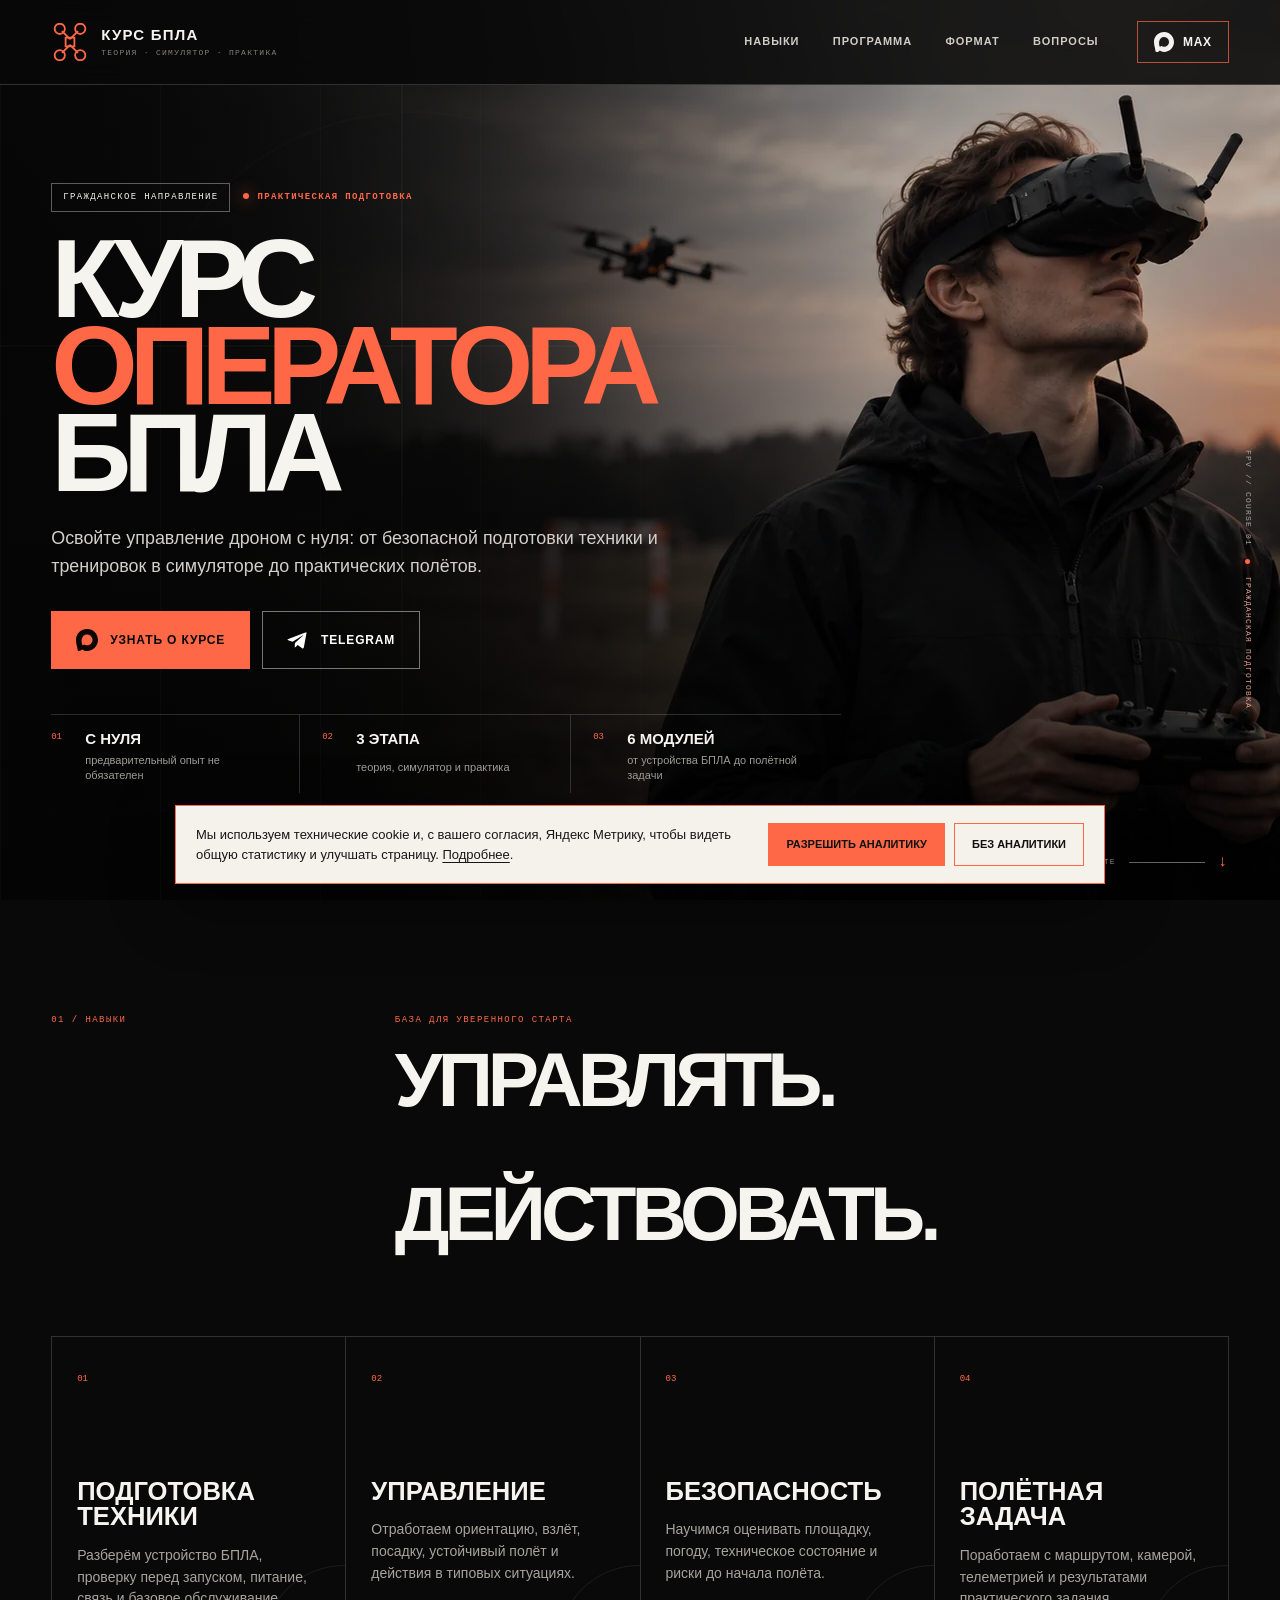
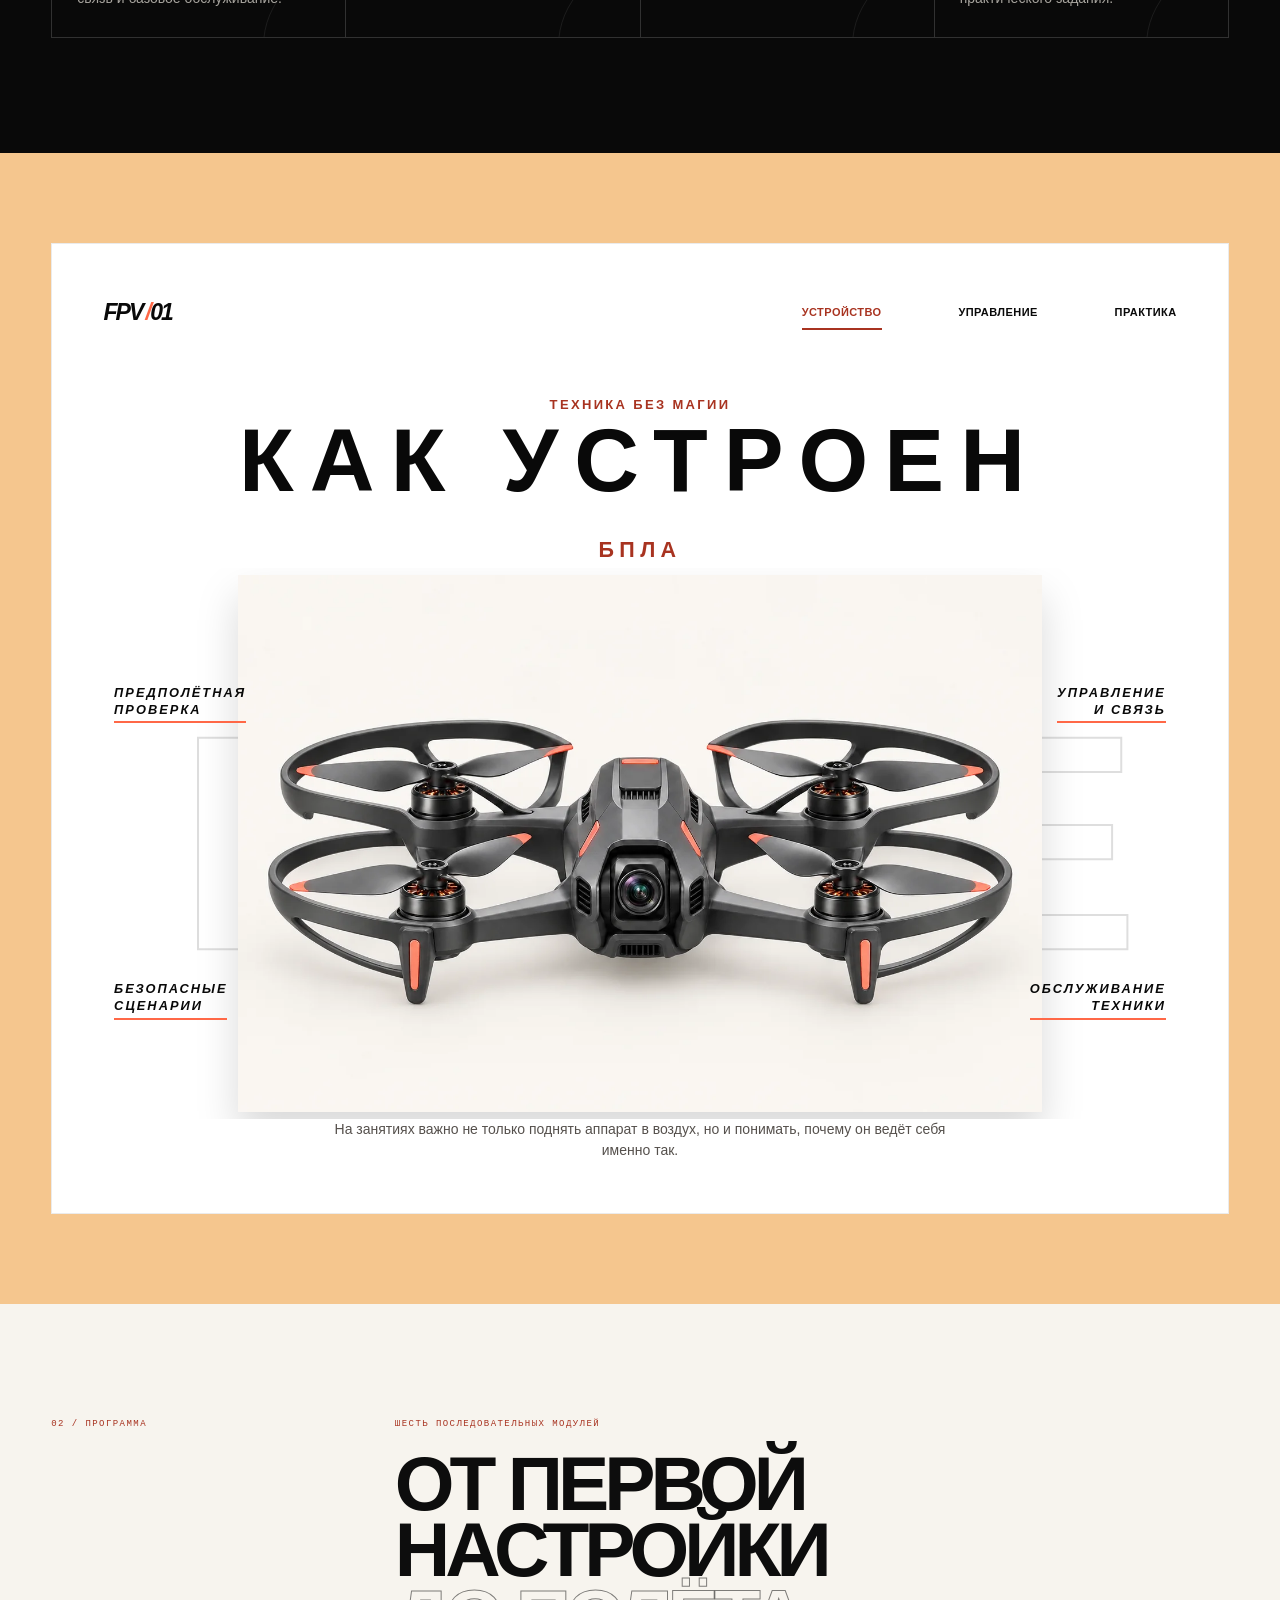
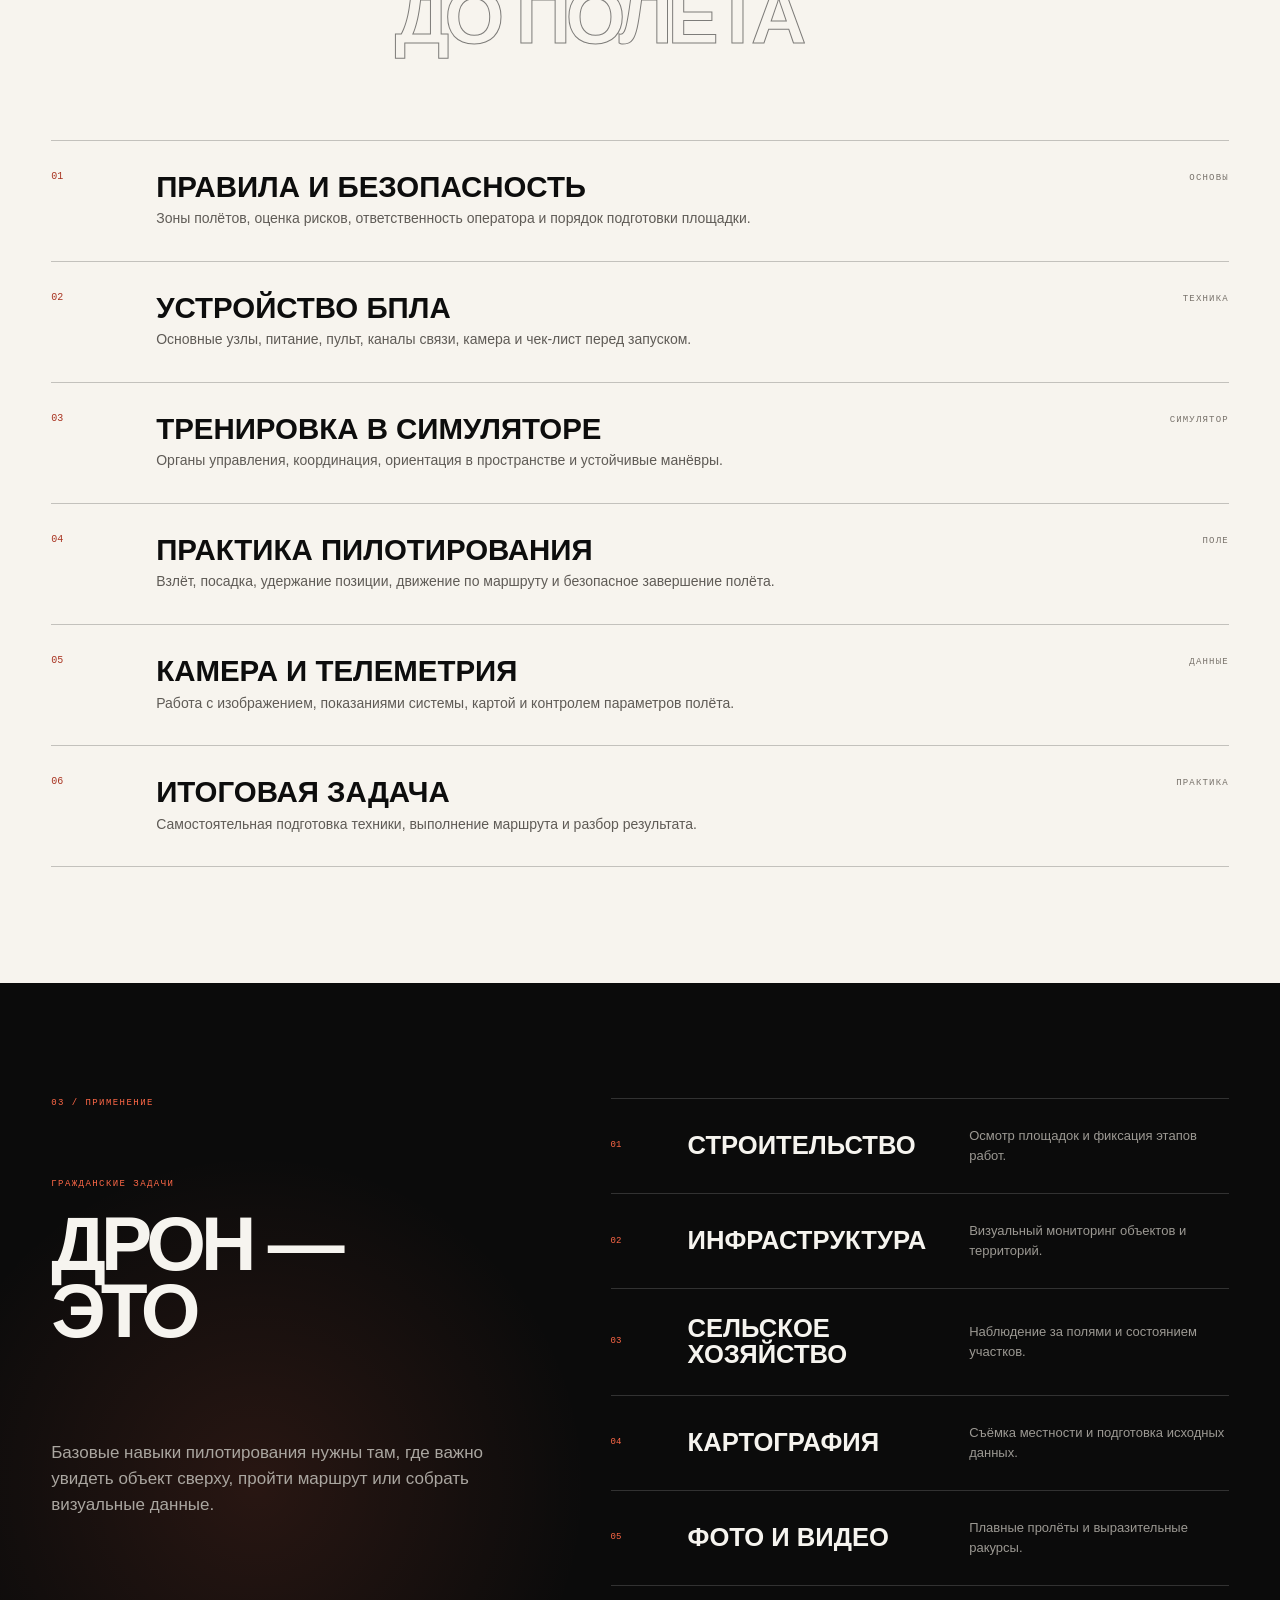
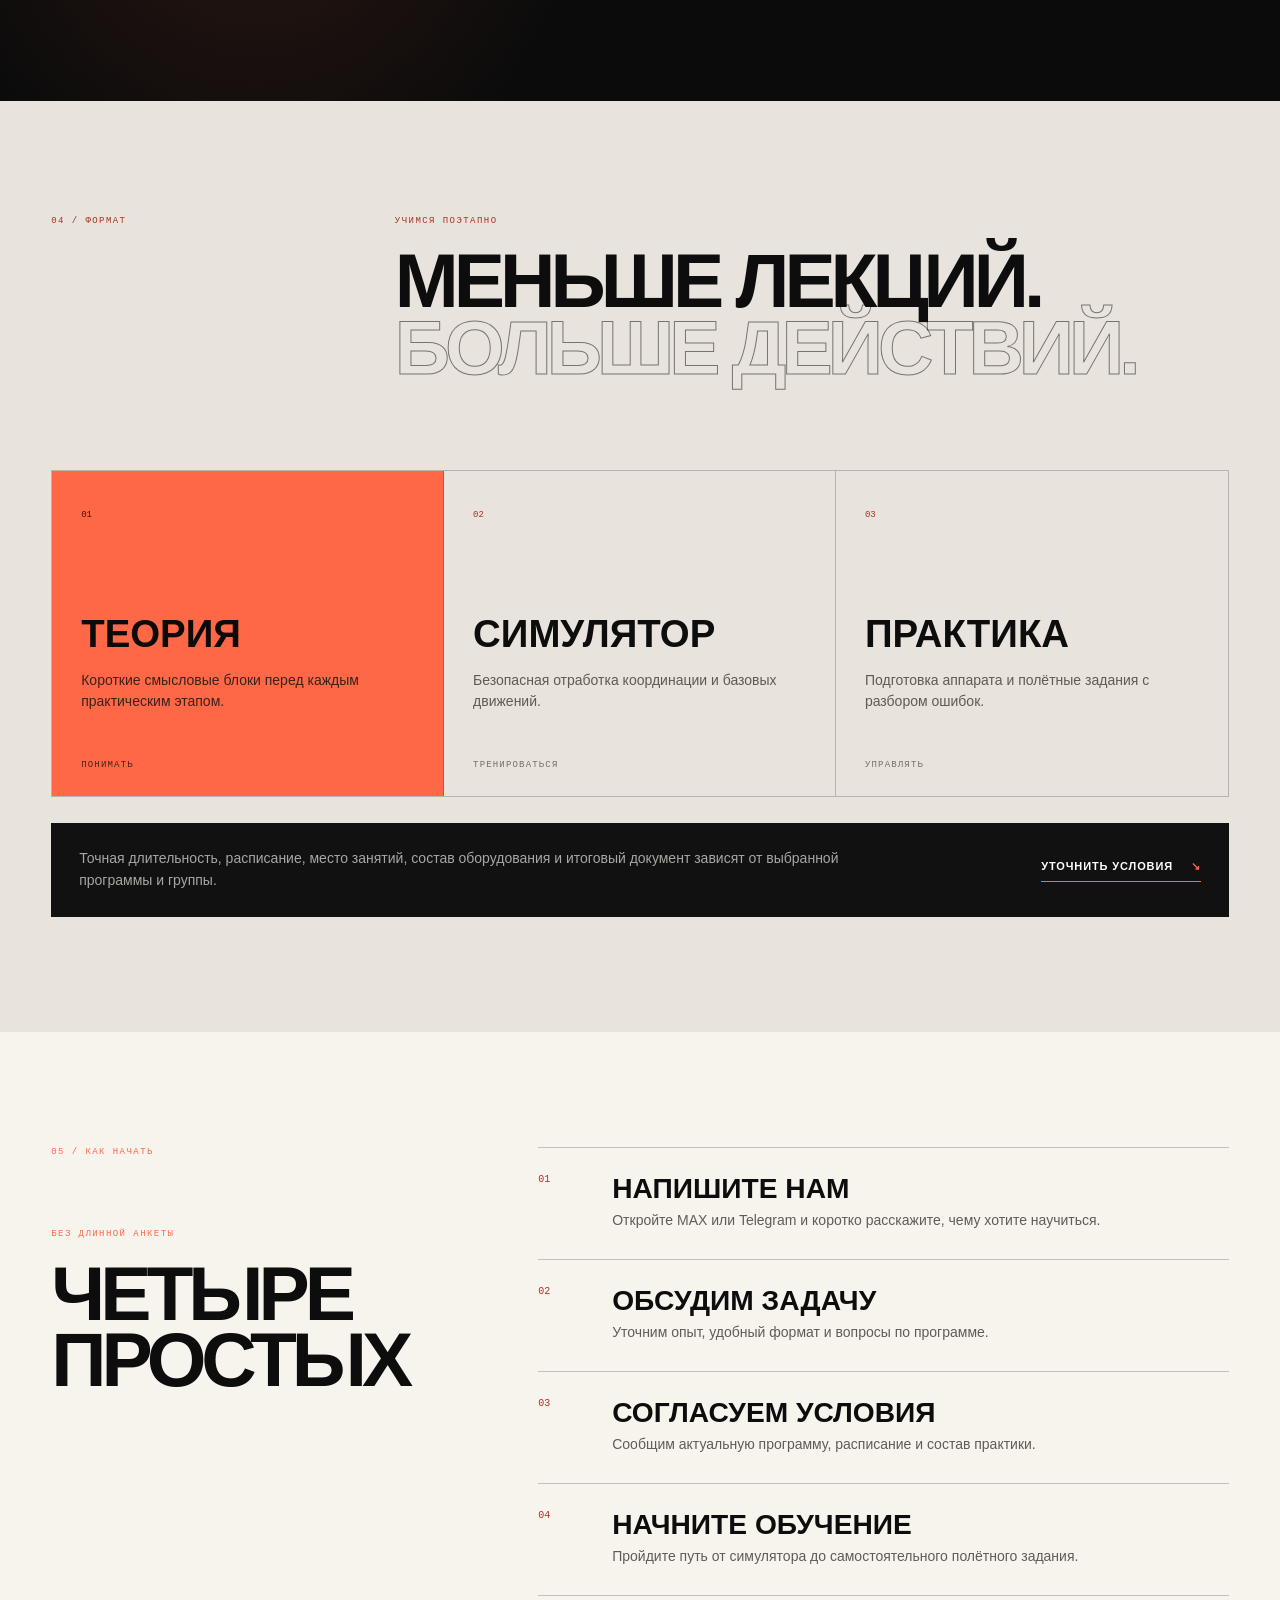
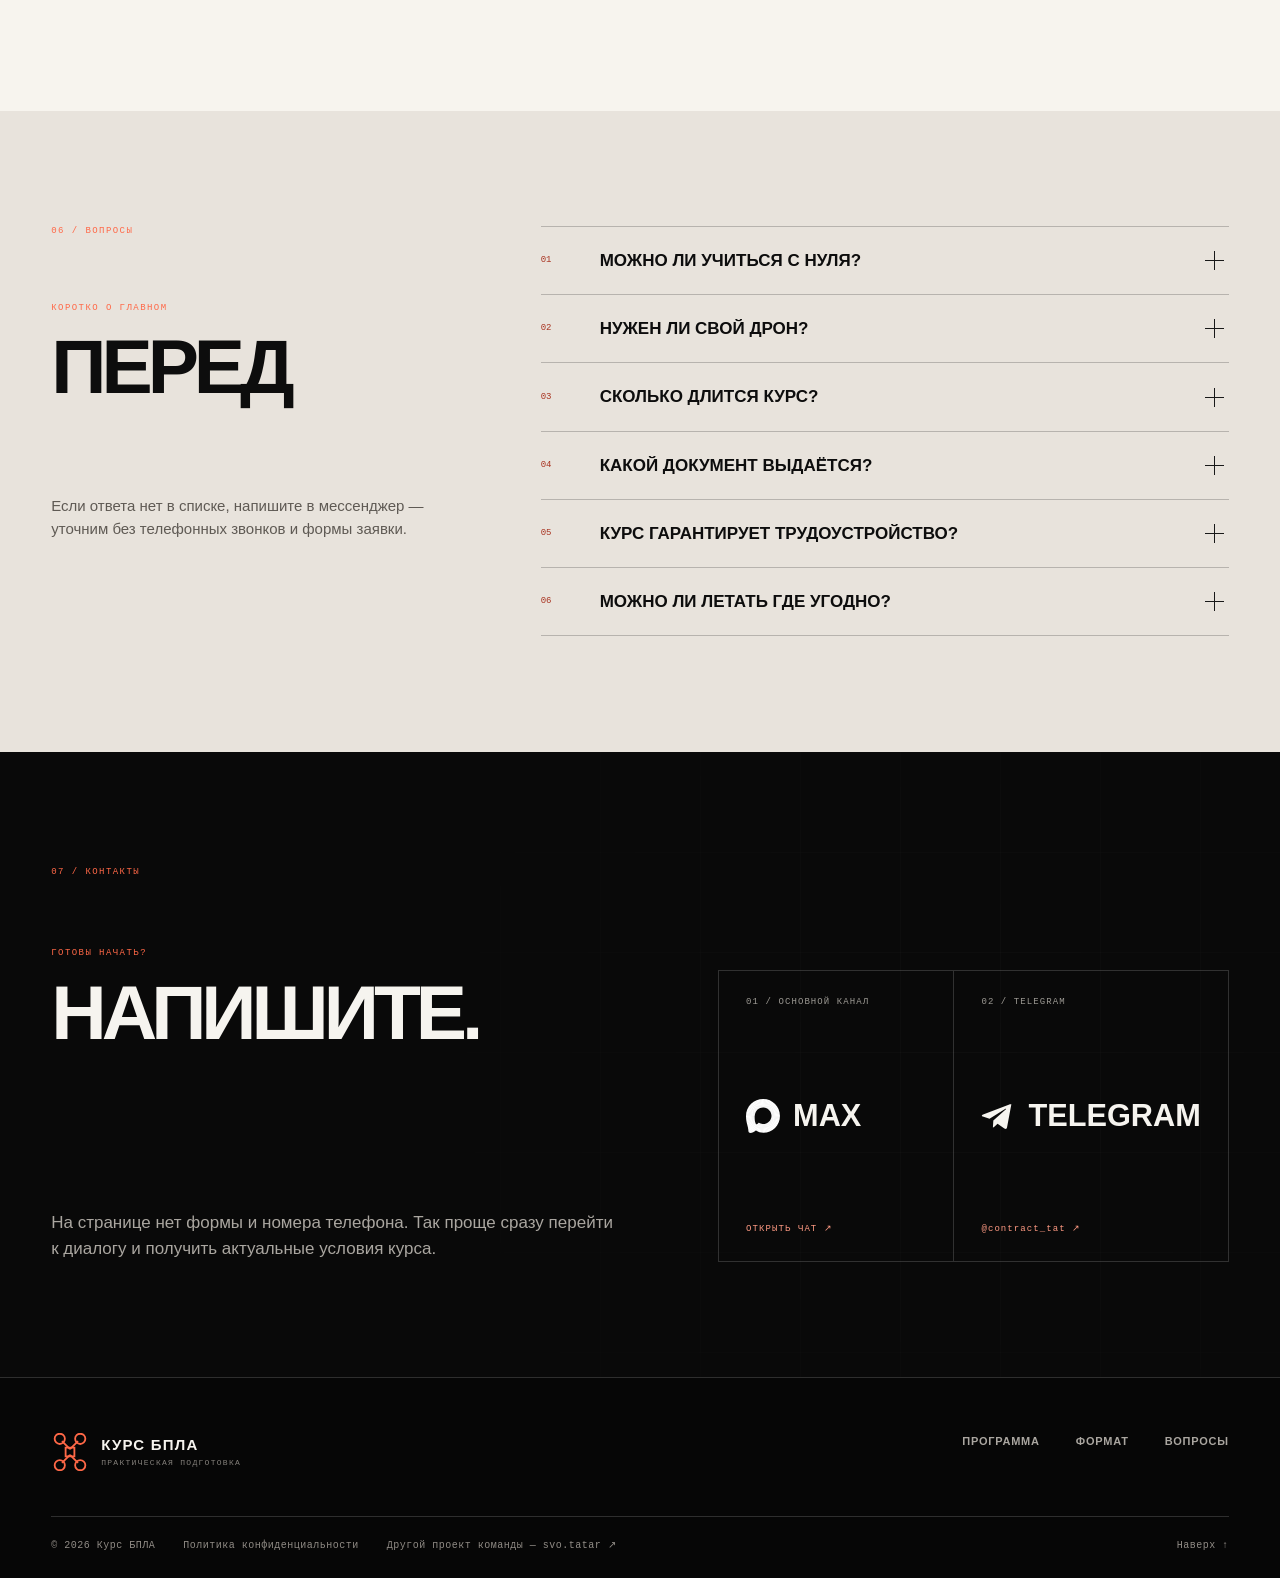
==== index.html @ a51a49b6 "Add civilian UAV operator course landing page" ====
<!doctype html>
<html lang="ru">
<head>
  <meta charset="utf-8">
  <meta name="viewport" content="width=device-width,initial-scale=1,viewport-fit=cover">
  <title>Курс оператора БПЛА — обучение управлению дронами</title>
  <meta name="description" content="Практический курс для начинающих операторов БПЛА: основы безопасных полётов, симулятор, подготовка техники и практические занятия.">
  <meta name="robots" content="noindex,nofollow">
  <meta name="theme-color" content="#090909">
  <link rel="canonical" href="https://svo.tatar/kurs-bpla/">
  <link rel="icon" href="assets/course-mark.svg" type="image/svg+xml">
  <link rel="manifest" href="site.webmanifest">
  <link rel="preload" href="assets/hero-course.webp" as="image" type="image/webp" media="(min-width: 761px)">
  <link rel="preload" href="assets/hero-course-mobile.webp" as="image" type="image/webp" media="(max-width: 760px)">
  <meta property="og:type" content="website">
  <meta property="og:locale" content="ru_RU">
  <meta property="og:title" content="Курс оператора БПЛА">
  <meta property="og:description" content="Теория, симулятор и практика для уверенного старта в управлении гражданскими БПЛА.">
  <meta property="og:url" content="https://svo.tatar/kurs-bpla/">
  <meta property="og:image" content="https://svo.tatar/kurs-bpla/assets/course-og.webp">
  <link rel="stylesheet" href="course.css">
  <script src="course.js" defer></script>
</head>
<body>
  <a class="skip-link" href="#content">Перейти к содержанию</a>

  <header class="site-header" data-header>
    <div class="header-inner shell">
      <a class="brand" href="#top" aria-label="Курс БПЛА — наверх">
        <svg class="brand-mark" viewBox="0 0 52 52" aria-hidden="true">
          <path d="M26 22 15 11m11 11 11-11M26 30 15 41m11-11 11 11"/>
          <circle cx="12" cy="8" r="7"/><circle cx="40" cy="8" r="7"/>
          <circle cx="12" cy="44" r="7"/><circle cx="40" cy="44" r="7"/>
          <path d="M20 20h12v12H20z"/>
        </svg>
        <span><strong>КУРС БПЛА</strong><small>ТЕОРИЯ · СИМУЛЯТОР · ПРАКТИКА</small></span>
      </a>

      <nav class="desktop-nav" aria-label="Основная навигация">
        <a href="#skills">Навыки</a>
        <a href="#program">Программа</a>
        <a href="#format">Формат</a>
        <a href="#faq">Вопросы</a>
      </nav>

      <a class="header-contact messenger" href="https://max.ru/u/f9LHodD0cOJzSvKBxuQrFqN4LVrrlp5cW7s5kZQpciR3ggk28QcXMM4P8LQ" target="_blank" rel="noopener noreferrer" data-goal="course_max_click" aria-label="Написать в MAX">
        <img src="assets/max-white.svg" width="20" height="20" alt="">
        <span>MAX</span>
      </a>

      <button class="menu-button" type="button" aria-expanded="false" aria-controls="mobile-menu" aria-label="Открыть меню">
        <span></span><span></span>
      </button>
    </div>

    <nav class="mobile-menu" id="mobile-menu" aria-label="Мобильная навигация" hidden>
      <a href="#skills"><span>01</span>Навыки</a>
      <a href="#program"><span>02</span>Программа</a>
      <a href="#format"><span>03</span>Формат</a>
      <a href="#faq"><span>04</span>Вопросы</a>
      <div class="mobile-menu-contacts">
        <a class="button button-coral messenger" href="https://max.ru/u/f9LHodD0cOJzSvKBxuQrFqN4LVrrlp5cW7s5kZQpciR3ggk28QcXMM4P8LQ" target="_blank" rel="noopener noreferrer" data-goal="course_max_click">
          <img src="assets/max-dark.svg" width="22" height="22" alt="">Написать в MAX
        </a>
        <a class="button button-line messenger" href="https://t.me/contract_tat" target="_blank" rel="noopener noreferrer" data-goal="course_telegram_click">
          <svg viewBox="0 0 24 24" aria-hidden="true"><path d="M21.5 3.4 18.4 20c-.2 1.2-.9 1.5-1.9.9l-4.8-3.5-2.3 2.2c-.3.3-.5.5-1 .5l.3-4.9 8.9-8c.4-.3-.1-.5-.6-.2L6 13.9l-4.7-1.5c-1-.3-1-1 .2-1.5L20 3.8c.9-.3 1.7.2 1.5-.4Z"/></svg>
          Написать в Telegram
        </a>
      </div>
    </nav>
  </header>

  <main id="content">
    <section class="hero" id="top" aria-labelledby="hero-title">
      <div class="hero-photo" aria-hidden="true"></div>
      <div class="hero-grid" aria-hidden="true"></div>
      <div class="hero-content shell">
        <p class="overline"><span>ГРАЖДАНСКОЕ НАПРАВЛЕНИЕ</span><b>ПРАКТИЧЕСКАЯ ПОДГОТОВКА</b></p>
        <h1 id="hero-title">КУРС<br><em>ОПЕРАТОРА</em><br>БПЛА</h1>
        <p class="hero-lead">Освойте управление дроном с нуля: от безопасной подготовки техники и тренировок в симуляторе до практических полётов.</p>
        <div class="hero-actions">
          <a class="button button-coral messenger" href="https://max.ru/u/f9LHodD0cOJzSvKBxuQrFqN4LVrrlp5cW7s5kZQpciR3ggk28QcXMM4P8LQ" target="_blank" rel="noopener noreferrer" data-goal="course_max_click">
            <img src="assets/max-dark.svg" width="22" height="22" alt="">Узнать о курсе
          </a>
          <a class="button button-line messenger" href="https://t.me/contract_tat" target="_blank" rel="noopener noreferrer" data-goal="course_telegram_click">
            <svg viewBox="0 0 24 24" aria-hidden="true"><path d="M21.5 3.4 18.4 20c-.2 1.2-.9 1.5-1.9.9l-4.8-3.5-2.3 2.2c-.3.3-.5.5-1 .5l.3-4.9 8.9-8c.4-.3-.1-.5-.6-.2L6 13.9l-4.7-1.5c-1-.3-1-1 .2-1.5L20 3.8c.9-.3 1.7.2 1.5-.4Z"/></svg>
            Telegram
          </a>
        </div>
        <ul class="hero-facts" aria-label="Коротко о курсе">
          <li><span>01</span><strong>С нуля</strong><small>предварительный опыт не обязателен</small></li>
          <li><span>02</span><strong>3 этапа</strong><small>теория, симулятор и практика</small></li>
          <li><span>03</span><strong>6 модулей</strong><small>от устройства БПЛА до полётной задачи</small></li>
        </ul>
      </div>
      <div class="hero-side" aria-hidden="true"><span>FPV // COURSE 01</span><i></i><b>ГРАЖДАНСКАЯ ПОДГОТОВКА</b></div>
      <a class="scroll-cue" href="#skills"><span>ЛИСТАЙТЕ</span><i></i><b>↓</b></a>
    </section>

    <section class="intro section-dark" id="skills" aria-labelledby="skills-title">
      <div class="shell">
        <div class="section-head">
          <span class="section-number">01 / НАВЫКИ</span>
          <div>
            <p class="eyebrow">БАЗА ДЛЯ УВЕРЕННОГО СТАРТА</p>
            <h2 id="skills-title">УПРАВЛЯТЬ.<br><em>ПОНИМАТЬ.</em><br>ДЕЙСТВОВАТЬ.</h2>
          </div>
        </div>

        <div class="skills-grid">
          <article>
            <span>01</span>
            <h3>Подготовка техники</h3>
            <p>Разберём устройство БПЛА, проверку перед запуском, питание, связь и базовое обслуживание.</p>
          </article>
          <article>
            <span>02</span>
            <h3>Управление</h3>
            <p>Отработаем ориентацию, взлёт, посадку, устойчивый полёт и действия в типовых ситуациях.</p>
          </article>
          <article>
            <span>03</span>
            <h3>Безопасность</h3>
            <p>Научимся оценивать площадку, погоду, техническое состояние и риски до начала полёта.</p>
          </article>
          <article>
            <span>04</span>
            <h3>Полётная задача</h3>
            <p>Поработаем с маршрутом, камерой, телеметрией и результатами практического задания.</p>
          </article>
        </div>
      </div>
    </section>

    <section class="drone-spec" aria-labelledby="spec-title">
      <div class="spec-frame">
        <header class="spec-nav" aria-label="Разделы подготовки">
          <span class="spec-logo">FPV<span>/</span>01</span>
          <span class="active">УСТРОЙСТВО</span>
          <span>УПРАВЛЕНИЕ</span>
          <span>ПРАКТИКА</span>
        </header>
        <div class="spec-title">
          <span>ТЕХНИКА БЕЗ МАГИИ</span>
          <h2 id="spec-title">КАК УСТРОЕН<br><b>БПЛА</b></h2>
        </div>
        <div class="spec-canvas">
          <span class="outline-word" aria-hidden="true">DRONE</span>
          <img src="assets/course-drone.webp" width="1400" height="933" alt="Учебный квадрокоптер с защитой винтов" loading="lazy" decoding="async">
          <p class="callout callout-a">ПРЕДПОЛЁТНАЯ<br>ПРОВЕРКА</p>
          <p class="callout callout-b">УПРАВЛЕНИЕ<br>И СВЯЗЬ</p>
          <p class="callout callout-c">БЕЗОПАСНЫЕ<br>СЦЕНАРИИ</p>
          <p class="callout callout-d">ОБСЛУЖИВАНИЕ<br>ТЕХНИКИ</p>
        </div>
        <p class="spec-note">На занятиях важно не только поднять аппарат в воздух, но и понимать, почему он ведёт себя именно так.</p>
      </div>
    </section>

    <section class="program section-light" id="program" aria-labelledby="program-title">
      <div class="shell">
        <div class="section-head dark-head">
          <span class="section-number">02 / ПРОГРАММА</span>
          <div>
            <p class="eyebrow">ШЕСТЬ ПОСЛЕДОВАТЕЛЬНЫХ МОДУЛЕЙ</p>
            <h2 id="program-title">ОТ ПЕРВОЙ<br>НАСТРОЙКИ<br><em>ДО ПОЛЁТА</em></h2>
          </div>
        </div>
        <ol class="program-list">
          <li>
            <span>01</span>
            <div><h3>Правила и безопасность</h3><p>Зоны полётов, оценка рисков, ответственность оператора и порядок подготовки площадки.</p></div>
            <b>ОСНОВЫ</b>
          </li>
          <li>
            <span>02</span>
            <div><h3>Устройство БПЛА</h3><p>Основные узлы, питание, пульт, каналы связи, камера и чек-лист перед запуском.</p></div>
            <b>ТЕХНИКА</b>
          </li>
          <li>
            <span>03</span>
            <div><h3>Тренировка в симуляторе</h3><p>Органы управления, координация, ориентация в пространстве и устойчивые манёвры.</p></div>
            <b>СИМУЛЯТОР</b>
          </li>
          <li>
            <span>04</span>
            <div><h3>Практика пилотирования</h3><p>Взлёт, посадка, удержание позиции, движение по маршруту и безопасное завершение полёта.</p></div>
            <b>ПОЛЕ</b>
          </li>
          <li>
            <span>05</span>
            <div><h3>Камера и телеметрия</h3><p>Работа с изображением, показаниями системы, картой и контролем параметров полёта.</p></div>
            <b>ДАННЫЕ</b>
          </li>
          <li>
            <span>06</span>
            <div><h3>Итоговая задача</h3><p>Самостоятельная подготовка техники, выполнение маршрута и разбор результата.</p></div>
            <b>ПРАКТИКА</b>
          </li>
        </ol>
      </div>
    </section>

    <section class="use-cases section-dark" aria-labelledby="use-title">
      <div class="shell">
        <div class="use-grid">
          <div class="use-copy">
            <span class="section-number">03 / ПРИМЕНЕНИЕ</span>
            <p class="eyebrow">ГРАЖДАНСКИЕ ЗАДАЧИ</p>
            <h2 id="use-title">ДРОН —<br>ЭТО <em>ИНСТРУМЕНТ</em></h2>
            <p>Базовые навыки пилотирования нужны там, где важно увидеть объект сверху, пройти маршрут или собрать визуальные данные.</p>
          </div>
          <div class="use-list">
            <article><span>01</span><h3>Строительство</h3><p>Осмотр площадок и фиксация этапов работ.</p></article>
            <article><span>02</span><h3>Инфраструктура</h3><p>Визуальный мониторинг объектов и территорий.</p></article>
            <article><span>03</span><h3>Сельское хозяйство</h3><p>Наблюдение за полями и состоянием участков.</p></article>
            <article><span>04</span><h3>Картография</h3><p>Съёмка местности и подготовка исходных данных.</p></article>
            <article><span>05</span><h3>Фото и видео</h3><p>Плавные пролёты и выразительные ракурсы.</p></article>
          </div>
        </div>
      </div>
    </section>

    <section class="format section-warm" id="format" aria-labelledby="format-title">
      <div class="shell">
        <div class="section-head dark-head">
          <span class="section-number">04 / ФОРМАТ</span>
          <div>
            <p class="eyebrow">УЧИМСЯ ПОЭТАПНО</p>
            <h2 id="format-title">МЕНЬШЕ ЛЕКЦИЙ.<br><em>БОЛЬШЕ ДЕЙСТВИЙ.</em></h2>
          </div>
        </div>
        <div class="format-grid">
          <article class="format-card featured"><span>01</span><h3>Теория</h3><p>Короткие смысловые блоки перед каждым практическим этапом.</p><b>ПОНИМАТЬ</b></article>
          <article class="format-card"><span>02</span><h3>Симулятор</h3><p>Безопасная отработка координации и базовых движений.</p><b>ТРЕНИРОВАТЬСЯ</b></article>
          <article class="format-card"><span>03</span><h3>Практика</h3><p>Подготовка аппарата и полётные задания с разбором ошибок.</p><b>УПРАВЛЯТЬ</b></article>
        </div>
        <div class="format-note">
          <p>Точная длительность, расписание, место занятий, состав оборудования и итоговый документ зависят от выбранной программы и группы.</p>
          <a href="#contacts">Уточнить условия <span>↘</span></a>
        </div>
      </div>
    </section>

    <section class="path section-light" aria-labelledby="path-title">
      <div class="shell">
        <div class="path-grid">
          <div>
            <span class="section-number">05 / КАК НАЧАТЬ</span>
            <p class="eyebrow">БЕЗ ДЛИННОЙ АНКЕТЫ</p>
            <h2 id="path-title">ЧЕТЫРЕ<br>ПРОСТЫХ<br><em>ШАГА</em></h2>
          </div>
          <ol class="path-list">
            <li><span>01</span><div><h3>Напишите нам</h3><p>Откройте MAX или Telegram и коротко расскажите, чему хотите научиться.</p></div></li>
            <li><span>02</span><div><h3>Обсудим задачу</h3><p>Уточним опыт, удобный формат и вопросы по программе.</p></div></li>
            <li><span>03</span><div><h3>Согласуем условия</h3><p>Сообщим актуальную программу, расписание и состав практики.</p></div></li>
            <li><span>04</span><div><h3>Начните обучение</h3><p>Пройдите путь от симулятора до самостоятельного полётного задания.</p></div></li>
          </ol>
        </div>
      </div>
    </section>

    <section class="faq section-warm" id="faq" aria-labelledby="faq-title">
      <div class="shell faq-grid">
        <div class="faq-intro">
          <span class="section-number">06 / ВОПРОСЫ</span>
          <p class="eyebrow">КОРОТКО О ГЛАВНОМ</p>
          <h2 id="faq-title">ПЕРЕД<br><em>СТАРТОМ</em></h2>
          <p>Если ответа нет в списке, напишите в мессенджер — уточним без телефонных звонков и формы заявки.</p>
        </div>
        <div class="faq-list">
          <details>
            <summary><span>01</span><b>Можно ли учиться с нуля?</b><i></i></summary>
            <p>Да. Программа начинается с устройства БПЛА, безопасности и базовых движений в симуляторе.</p>
          </details>
          <details>
            <summary><span>02</span><b>Нужен ли свой дрон?</b><i></i></summary>
            <p>Это зависит от конкретной группы и формата практики. Состав оборудования подтвердим до начала обучения.</p>
          </details>
          <details>
            <summary><span>03</span><b>Сколько длится курс?</b><i></i></summary>
            <p>Длительность и расписание зависят от выбранной программы. Напишите нам, чтобы получить актуальные условия набора.</p>
          </details>
          <details>
            <summary><span>04</span><b>Какой документ выдаётся?</b><i></i></summary>
            <p>Точное наименование документа фиксируется в условиях выбранной программы. Мы сообщим его до оформления обучения.</p>
          </details>
          <details>
            <summary><span>05</span><b>Курс гарантирует трудоустройство?</b><i></i></summary>
            <p>Нет. Обучение формирует практические навыки, но не является гарантией трудоустройства или определённого дохода.</p>
          </details>
          <details>
            <summary><span>06</span><b>Можно ли летать где угодно?</b><i></i></summary>
            <p>Нет. Для гражданских полётов действуют требования к учёту БПЛА и использованию воздушного пространства. Этому посвящён отдельный блок программы; актуальные справочные материалы публикует <a href="https://special.favt.gov.ru/dejatelnost-letnaya-eksplutacia-pooryadok-ucheta-bgvs30kg/" target="_blank" rel="noopener noreferrer">Росавиация</a>.</p>
          </details>
        </div>
      </div>
    </section>

    <section class="contacts section-dark" id="contacts" aria-labelledby="contacts-title">
      <div class="contacts-grid-bg" aria-hidden="true"></div>
      <div class="shell contacts-layout">
        <div>
          <span class="section-number">07 / КОНТАКТЫ</span>
          <p class="eyebrow">ГОТОВЫ НАЧАТЬ?</p>
          <h2 id="contacts-title">НАПИШИТЕ.<br><em>ОТВЕТИМ В МЕССЕНДЖЕРЕ.</em></h2>
          <p class="contacts-lead">На странице нет формы и номера телефона. Так проще сразу перейти к диалогу и получить актуальные условия курса.</p>
        </div>
        <div class="contact-buttons">
          <a class="contact-card messenger" href="https://max.ru/u/f9LHodD0cOJzSvKBxuQrFqN4LVrrlp5cW7s5kZQpciR3ggk28QcXMM4P8LQ" target="_blank" rel="noopener noreferrer" data-goal="course_max_click">
            <span>01 / ОСНОВНОЙ КАНАЛ</span>
            <strong><img src="assets/max-white.svg" width="34" height="34" alt="">MAX</strong>
            <b>ОТКРЫТЬ ЧАТ ↗</b>
          </a>
          <a class="contact-card messenger" href="https://t.me/contract_tat" target="_blank" rel="noopener noreferrer" data-goal="course_telegram_click">
            <span>02 / TELEGRAM</span>
            <strong><svg viewBox="0 0 24 24" aria-hidden="true"><path d="M21.5 3.4 18.4 20c-.2 1.2-.9 1.5-1.9.9l-4.8-3.5-2.3 2.2c-.3.3-.5.5-1 .5l.3-4.9 8.9-8c.4-.3-.1-.5-.6-.2L6 13.9l-4.7-1.5c-1-.3-1-1 .2-1.5L20 3.8c.9-.3 1.7.2 1.5-.4Z"/></svg>TELEGRAM</strong>
            <b>@contract_tat ↗</b>
          </a>
        </div>
      </div>
    </section>
  </main>

  <footer class="site-footer">
    <div class="shell footer-top">
      <a class="brand footer-brand" href="#top">
        <svg class="brand-mark" viewBox="0 0 52 52" aria-hidden="true">
          <path d="M26 22 15 11m11 11 11-11M26 30 15 41m11-11 11 11"/><circle cx="12" cy="8" r="7"/><circle cx="40" cy="8" r="7"/><circle cx="12" cy="44" r="7"/><circle cx="40" cy="44" r="7"/><path d="M20 20h12v12H20z"/>
        </svg>
        <span><strong>КУРС БПЛА</strong><small>ПРАКТИЧЕСКАЯ ПОДГОТОВКА</small></span>
      </a>
      <nav aria-label="Навигация в подвале"><a href="#program">Программа</a><a href="#format">Формат</a><a href="#faq">Вопросы</a></nav>
    </div>
    <div class="shell footer-bottom">
      <span>© 2026 Курс БПЛА</span>
      <a href="privacy.html">Политика конфиденциальности</a>
      <a href="https://svo.tatar/" target="_blank" rel="noopener noreferrer">Другой проект команды — svo.tatar ↗</a>
      <a href="#top">Наверх ↑</a>
    </div>
  </footer>

  <aside class="cookie-notice" role="region" aria-label="Уведомление о cookie" hidden>
    <p>Мы используем технические cookie и, с вашего согласия, Яндекс Метрику, чтобы видеть общую статистику и улучшать страницу. <a href="privacy.html">Подробнее</a>.</p>
    <div class="cookie-actions">
      <button type="button" data-cookie-accept>Разрешить аналитику</button>
      <button type="button" class="cookie-decline" data-cookie-decline>Без аналитики</button>
    </div>
  </aside>
</body>
</html>
---- course.css ----
:root{
  --black:#090909;
  --black-2:#101010;
  --ink:#f6f4ef;
  --muted:#a7a49e;
  --warm:#e8e3dc;
  --paper:#f7f4ee;
  --coral:#ff6847;
  --coral-dark:#a83320;
  --line:rgba(255,255,255,.16);
  --dark-line:rgba(10,10,10,.22);
  --shell:1320px;
  --pad:clamp(20px,4vw,64px);
  --display:Arial,"Helvetica Neue",sans-serif;
  --mono:"Cascadia Mono","SFMono-Regular",Consolas,monospace;
}

*{box-sizing:border-box}
html{scroll-behavior:smooth;scroll-padding-top:88px}
body{margin:0;background:var(--black);color:var(--ink);font-family:var(--display);font-size:16px;line-height:1.55;overflow-x:hidden}
body.menu-open{overflow:hidden}
a{color:inherit;text-decoration:none}
img{display:block;max-width:100%}
button{font:inherit}
h1,h2,h3,p{margin-top:0}
.shell{width:min(var(--shell),calc(100% - var(--pad)*2));margin-inline:auto}
.skip-link{position:fixed;left:14px;top:-70px;z-index:1000;background:#fff;color:#000;padding:12px 16px;font-weight:800}
.skip-link:focus{top:14px}
[hidden]{display:none!important}
:focus-visible{outline:2px solid var(--coral);outline-offset:4px}

.site-header{position:fixed;z-index:40;left:0;right:0;top:0;background:rgba(9,9,9,.88);border-bottom:1px solid var(--line);backdrop-filter:blur(14px);transition:background .25s,transform .25s}
.header-inner{height:84px;display:flex;align-items:center;gap:clamp(20px,3vw,44px)}
.brand{display:flex;align-items:center;gap:12px;flex:0 0 auto;min-width:max-content}
.brand-mark{width:38px;height:38px;stroke:var(--coral);fill:none;stroke-width:2.5}
.brand-mark circle{fill:none}
.brand strong{display:block;font-size:15px;line-height:1;font-weight:900;letter-spacing:.08em}
.brand small{display:block;margin-top:7px;color:#85817c;font:8px/1 var(--mono);letter-spacing:.16em;white-space:nowrap}
.desktop-nav{display:flex;align-items:center;gap:clamp(18px,2.6vw,38px);margin-left:auto}
.desktop-nav a{position:relative;color:#d0cdc7;font-size:11px;font-weight:800;letter-spacing:.09em;text-transform:uppercase}
.desktop-nav a:after{content:"";position:absolute;left:0;right:100%;bottom:-10px;height:2px;background:var(--coral);transition:right .2s}
.desktop-nav a:hover:after,.desktop-nav a:focus-visible:after{right:0}
.header-contact{min-height:42px;padding:0 16px;border:1px solid rgba(255,104,71,.7);display:flex;align-items:center;gap:9px;font-size:12px;font-weight:900;letter-spacing:.06em}
.header-contact img{width:20px;height:20px;object-fit:contain}
.header-contact:hover{background:var(--coral);color:#0a0a0a}
.menu-button{display:none;margin-left:auto;width:46px;height:46px;border:0;background:transparent;color:#fff;padding:10px;cursor:pointer}
.menu-button span{display:block;width:27px;height:2px;background:currentColor;margin:7px auto;transition:transform .2s}
.menu-button[aria-expanded=true] span:first-child{transform:translateY(4.5px) rotate(45deg)}
.menu-button[aria-expanded=true] span:last-child{transform:translateY(-4.5px) rotate(-45deg)}
.mobile-menu{position:fixed;z-index:38;inset:85px 0 0;background:#0a0a0a;padding:24px var(--pad) max(30px,env(safe-area-inset-bottom));overflow:auto}
.mobile-menu>a{display:grid;grid-template-columns:42px 1fr;align-items:center;padding:19px 0;border-bottom:1px solid var(--line);font-size:clamp(24px,7vw,38px);font-weight:900;line-height:1;text-transform:uppercase}
.mobile-menu>a span{color:var(--coral);font:10px/1 var(--mono)}
.mobile-menu-contacts{display:grid;gap:10px;margin-top:28px}

.hero{position:relative;min-height:800px;height:100svh;display:flex;align-items:center;overflow:hidden;background:#0a0a0a}
.hero-photo{position:absolute;inset:0;background-image:url("assets/hero-course.webp");background-size:cover;background-position:center}
.hero:after{content:"";position:absolute;inset:0;background:linear-gradient(90deg,rgba(5,5,5,.82) 0%,rgba(5,5,5,.48) 42%,rgba(5,5,5,.08) 72%),linear-gradient(180deg,rgba(0,0,0,.2) 40%,rgba(0,0,0,.86) 100%);pointer-events:none}
.hero-grid{position:absolute;z-index:1;inset:84px 0 0;opacity:.17;background-image:linear-gradient(rgba(255,255,255,.16) 1px,transparent 1px),linear-gradient(90deg,rgba(255,255,255,.16) 1px,transparent 1px);background-size:12.5vw 100%;mask-image:linear-gradient(90deg,#000,transparent 72%)}
.hero-content{position:relative;z-index:2;padding-top:110px;padding-bottom:34px}
.overline{display:flex;align-items:center;gap:13px;margin:0 0 24px;font:9px/1 var(--mono);letter-spacing:.15em}
.overline span{padding:9px 11px;border:1px solid rgba(255,255,255,.34)}
.overline b{color:var(--coral);font-weight:600}
.overline b:before{content:"";display:inline-block;width:6px;height:6px;margin-right:8px;border-radius:50%;background:var(--coral);box-shadow:0 0 16px var(--coral)}
.hero h1{max-width:880px;margin:0 0 28px;font-size:clamp(72px,8.7vw,132px);font-weight:900;line-height:.78;letter-spacing:-.075em;text-transform:uppercase}
.hero h1 em{font-style:normal;color:var(--coral)}
.hero-lead{max-width:625px;margin-bottom:0;color:#d2cfca;font-size:clamp(16px,1.4vw,20px);line-height:1.55}
.hero-actions{display:flex;gap:12px;margin-top:31px}
.button{min-height:58px;padding:0 24px;display:inline-flex;align-items:center;justify-content:center;gap:12px;border:1px solid transparent;font-size:12px;font-weight:900;line-height:1;letter-spacing:.07em;text-transform:uppercase;transition:transform .2s,background .2s,color .2s,border-color .2s}
.button:hover{transform:translateY(-2px)}
.button img,.button svg{width:22px;height:22px;flex:0 0 auto;object-fit:contain}
.button svg,.messenger svg{fill:currentColor}
.button-coral{background:var(--coral);color:#080808}
.button-coral:hover{background:#ff846a}
.button-line{border-color:rgba(255,255,255,.45);color:#fff}
.button-line:hover{border-color:var(--coral);color:#ffac99}
.hero-facts{display:flex;width:min(790px,100%);list-style:none;padding:0;margin:45px 0 0;border-top:1px solid var(--line)}
.hero-facts li{display:grid;grid-template-columns:34px minmax(0,1fr);flex:1;min-width:0;padding:16px 22px 10px 0}
.hero-facts li+li{padding-left:22px;border-left:1px solid var(--line)}
.hero-facts span{grid-row:1/3;color:var(--coral);font:9px/1.4 var(--mono)}
.hero-facts strong{font-size:15px;line-height:1.1;text-transform:uppercase}
.hero-facts small{margin-top:5px;color:#9f9c97;font-size:11px;line-height:1.35}
.hero-side{position:absolute;z-index:3;right:2.2vw;top:50%;display:flex;align-items:center;gap:13px;writing-mode:vertical-rl;font:8px/1 var(--mono);letter-spacing:.15em;color:#aaa6a0}
.hero-side i{width:5px;height:5px;border-radius:50%;background:var(--coral);box-shadow:0 0 12px var(--coral)}
.hero-side b{color:#e7a08e;font-weight:400}
.scroll-cue{position:absolute;z-index:3;right:var(--pad);bottom:30px;display:flex;align-items:center;gap:13px;color:#aaa6a0;font:8px/1 var(--mono);letter-spacing:.16em}
.scroll-cue i{width:76px;height:1px;background:rgba(255,255,255,.4)}
.scroll-cue b{color:var(--coral);font-size:16px}

.section-dark{background:var(--black);color:var(--ink)}
.section-light{background:var(--paper);color:#0d0d0d}
.section-warm{background:var(--warm);color:#0d0d0d}
.intro,.program,.use-cases,.format,.path,.faq,.contacts{padding:clamp(86px,9vw,142px) 0}
.section-head{display:grid;grid-template-columns:minmax(120px,.32fr) minmax(0,1fr);gap:clamp(30px,6vw,90px);align-items:start;margin-bottom:clamp(54px,7vw,90px)}
.section-head>*,.use-grid>*,.contacts-layout>*,.path-grid>*,.faq-grid>*{min-width:0}
.section-number{color:var(--coral);font:9px/1.3 var(--mono);letter-spacing:.16em}
.eyebrow{margin-bottom:19px;color:var(--coral);font:9px/1.3 var(--mono);letter-spacing:.16em}
.section-head h2,.use-copy h2,.path-grid h2,.faq-intro h2,.contacts h2{margin:0;font-size:clamp(50px,6vw,92px);font-weight:900;line-height:.87;letter-spacing:-.065em;text-transform:uppercase;overflow-wrap:normal;hyphens:none}
.section-head h2 em,.use-copy h2 em,.path-grid h2 em,.faq-intro h2 em,.contacts h2 em{font-style:normal;color:transparent;-webkit-text-stroke:1px currentColor}
.dark-head .section-number{color:var(--coral-dark)}
.dark-head .eyebrow{color:var(--coral-dark)}
.dark-head h2 em{color:transparent;-webkit-text-stroke-color:rgba(13,13,13,.52)}
.skills-grid{display:grid;grid-template-columns:repeat(4,1fr);border-top:1px solid var(--line);border-left:1px solid var(--line)}
.skills-grid article{position:relative;min-height:290px;padding:27px 25px;border-right:1px solid var(--line);border-bottom:1px solid var(--line);overflow:hidden}
.skills-grid article:after{content:"";position:absolute;width:160px;height:160px;border:1px solid rgba(255,255,255,.08);border-radius:50%;right:-80px;bottom:-90px}
.skills-grid article>span{color:var(--coral);font:9px/1 var(--mono)}
.skills-grid h3{margin:90px 0 15px;font-size:clamp(22px,2vw,31px);line-height:1;text-transform:uppercase}
.skills-grid p{margin:0;color:var(--muted);font-size:14px;line-height:1.55}

.drone-spec{padding:clamp(45px,7vw,95px) var(--pad);background:#f5c68e;color:#090909}
.spec-frame{width:min(1480px,100%);margin:auto;padding:clamp(24px,4vw,62px);background:#fff;border:1px solid rgba(0,0,0,.08)}
.spec-nav{display:grid;grid-template-columns:1fr auto auto auto;gap:clamp(22px,6vw,90px);align-items:center;font-size:11px;font-weight:900;letter-spacing:.04em}
.spec-nav>span:not(.spec-logo){position:relative}
.spec-nav .active{color:var(--coral-dark)}
.spec-nav .active:after{content:"";position:absolute;height:2px;left:0;right:0;bottom:-9px;background:currentColor}
.spec-logo{font-size:23px;font-weight:900;letter-spacing:-.08em;font-style:italic}
.spec-logo span{color:var(--coral);padding-left:3px}
.spec-title{text-align:center;margin-top:clamp(48px,5vw,78px)}
.spec-title>span{display:block;color:var(--coral-dark);font-size:13px;font-weight:900;letter-spacing:.18em}
.spec-title h2{margin:8px 0 0;font-size:clamp(58px,7vw,112px);line-height:.84;letter-spacing:.18em;font-weight:900}
.spec-title h2 b{display:inline-block;color:var(--coral-dark);font-size:.24em;letter-spacing:.25em;transform:translateY(-.4em)}
.spec-canvas{position:relative;min-height:clamp(430px,43vw,680px);display:grid;place-items:center;margin-top:-5px;overflow:hidden}
.spec-canvas img{position:relative;z-index:2;width:min(75%,1050px);height:auto;filter:drop-shadow(0 22px 20px rgba(0,0,0,.15))}
.outline-word{position:absolute;z-index:0;inset:50% 0 auto;text-align:center;transform:translateY(-50%);font-size:clamp(120px,24vw,390px);font-weight:900;line-height:.65;letter-spacing:-.12em;color:transparent;-webkit-text-stroke:2px #dedede;white-space:nowrap}
.callout{position:absolute;z-index:3;margin:0;padding-bottom:3px;border-bottom:2px solid var(--coral);font-size:clamp(10px,1vw,14px);font-weight:900;line-height:1.35;letter-spacing:.16em;font-style:italic}
.callout-a{left:1%;top:21%}.callout-b{right:1%;top:21%;text-align:right}.callout-c{left:1%;bottom:18%}.callout-d{right:1%;bottom:18%;text-align:right}
.spec-note{max-width:660px;margin:0 auto;text-align:center;color:#55504c;font-size:14px}

.program-list{list-style:none;margin:0;padding:0;border-top:1px solid var(--dark-line)}
.program-list li{display:grid;grid-template-columns:70px minmax(0,1fr) 140px;gap:35px;align-items:start;padding:31px 0;border-bottom:1px solid var(--dark-line);transition:padding .2s,background .2s}
.program-list li:hover{padding-left:18px;padding-right:18px;background:rgba(255,104,71,.07)}
.program-list li>span{color:var(--coral-dark);font:10px/1 var(--mono)}
.program-list h3{margin:0 0 7px;font-size:clamp(22px,2.3vw,34px);line-height:1;text-transform:uppercase}
.program-list p{max-width:720px;margin:0;color:#5f5b56;font-size:14px}
.program-list li>b{text-align:right;color:#77716a;font:9px/1.4 var(--mono);letter-spacing:.13em}

.use-cases{position:relative;overflow:hidden;background:#0b0b0b}
.use-cases:after{content:"";position:absolute;inset:0;background:radial-gradient(circle at 20% 70%,rgba(255,104,71,.12),transparent 29%);pointer-events:none}
.use-grid{position:relative;z-index:1;display:grid;grid-template-columns:.85fr 1.15fr;gap:clamp(55px,8vw,120px)}
.use-copy .section-number{display:block;margin-bottom:70px}
.use-copy>p:last-child{max-width:540px;margin:29px 0 0;color:#aaa6a0;font-size:17px}
.use-list{border-top:1px solid var(--line)}
.use-list article{display:grid;grid-template-columns:55px 1fr 1fr;gap:22px;align-items:center;padding:27px 0;border-bottom:1px solid var(--line)}
.use-list article>span{color:var(--coral);font:9px/1 var(--mono)}
.use-list h3{margin:0;font-size:clamp(20px,2vw,29px);line-height:1;text-transform:uppercase}
.use-list p{margin:0;color:#9c9993;font-size:13px}

.format-grid{display:grid;grid-template-columns:repeat(3,1fr);border:1px solid var(--dark-line)}
.format-card{position:relative;min-height:325px;padding:29px;border-right:1px solid var(--dark-line)}
.format-card:last-child{border-right:0}
.format-card.featured{background:var(--coral);color:#0b0b0b}
.format-card>span{font:9px/1 var(--mono);color:var(--coral-dark)}
.format-card.featured>span{color:#3a160f}
.format-card h3{margin:90px 0 16px;font-size:clamp(29px,3vw,44px);line-height:1;text-transform:uppercase}
.format-card p{margin:0;color:#5f5a54;font-size:14px}
.format-card.featured p{color:#3a211c}
.format-card>b{position:absolute;left:29px;bottom:26px;color:#746e67;font:9px/1 var(--mono);letter-spacing:.13em}
.format-card.featured>b{color:#462018}
.format-note{display:grid;grid-template-columns:minmax(0,1fr) auto;gap:35px;align-items:center;margin-top:26px;padding:25px 28px;background:#111;color:#fff}
.format-note p{max-width:800px;margin:0;color:#aaa6a0;font-size:14px}
.format-note a{padding-bottom:6px;border-bottom:1px solid var(--coral);font-size:11px;font-weight:900;letter-spacing:.08em;text-transform:uppercase;white-space:nowrap}
.format-note a span{margin-left:14px;color:var(--coral)}

.path-grid{display:grid;grid-template-columns:.7fr 1.3fr;gap:clamp(50px,9vw,140px)}
.path-grid .section-number{display:block;margin-bottom:70px}
.path-list{list-style:none;margin:0;padding:0;border-top:1px solid var(--dark-line)}
.path-list li{display:grid;grid-template-columns:54px minmax(0,1fr);gap:20px;padding:27px 0;border-bottom:1px solid var(--dark-line)}
.path-list li>span{color:var(--coral-dark);font:10px/1 var(--mono)}
.path-list h3{margin:0 0 7px;font-size:clamp(21px,2.2vw,31px);line-height:1;text-transform:uppercase}
.path-list p{margin:0;color:#5f5b56;font-size:14px}

.faq-grid{display:grid;grid-template-columns:.72fr 1.28fr;gap:clamp(55px,8vw,120px)}
.faq-intro .section-number{display:block;margin-bottom:65px}
.faq-intro>p:last-child{max-width:480px;margin:27px 0 0;color:#5f5a54;font-size:15px}
.faq-list{border-top:1px solid var(--dark-line)}
.faq-list details{border-bottom:1px solid var(--dark-line)}
.faq-list summary{list-style:none;display:grid;grid-template-columns:44px minmax(0,1fr) 24px;gap:15px;align-items:center;padding:23px 0;cursor:pointer}
.faq-list summary::-webkit-details-marker{display:none}
.faq-list summary span{color:var(--coral-dark);font:9px/1 var(--mono)}
.faq-list summary b{font-size:17px;line-height:1.25;text-transform:uppercase}
.faq-list summary i{position:relative;width:19px;height:19px}
.faq-list summary i:before,.faq-list summary i:after{content:"";position:absolute;left:0;top:9px;width:19px;height:1px;background:#191919;transition:transform .2s}
.faq-list summary i:after{transform:rotate(90deg)}
.faq-list details[open] summary i:after{transform:rotate(0)}
.faq-list details p{max-width:760px;margin:0;padding:0 40px 25px 59px;color:#57534e;font-size:15px}
.faq-list details p a{text-decoration:underline;text-decoration-color:var(--coral-dark);text-underline-offset:3px}

.contacts{position:relative;overflow:hidden}
.contacts-grid-bg{position:absolute;inset:0;opacity:.12;background-image:linear-gradient(rgba(255,255,255,.18) 1px,transparent 1px),linear-gradient(90deg,rgba(255,255,255,.18) 1px,transparent 1px);background-size:100px 100px;mask-image:radial-gradient(circle at 75% 50%,#000,transparent 60%)}
.contacts-layout{position:relative;z-index:1;display:grid;grid-template-columns:1.05fr .95fr;gap:clamp(55px,8vw,120px);align-items:end}
.contacts .section-number{display:block;margin-bottom:70px}
.contacts-lead{max-width:650px;margin:30px 0 0;color:#aaa6a0;font-size:17px}
.contact-buttons{display:grid;grid-template-columns:1fr 1fr;border:1px solid var(--line)}
.contact-card{position:relative;min-height:290px;padding:27px;display:flex;flex-direction:column;border-right:1px solid var(--line);transition:background .2s,color .2s}
.contact-card:last-child{border-right:0}
.contact-card:hover{background:var(--coral);color:#090909}
.contact-card>span{color:#9c9993;font:9px/1 var(--mono);letter-spacing:.12em}
.contact-card:hover>span{color:#4e241b}
.contact-card strong{display:flex;align-items:center;gap:13px;margin:auto 0;font-size:clamp(24px,2.4vw,37px);line-height:1}
.contact-card strong img,.contact-card strong svg{width:34px;height:34px;object-fit:contain;fill:currentColor}
.contact-card>b{font:9px/1 var(--mono);letter-spacing:.12em;color:#ff9a83}
.contact-card:hover>b{color:#321710}

.site-footer{padding:55px 0 25px;background:#060606;border-top:1px solid var(--line)}
.footer-top{display:flex;align-items:flex-start;justify-content:space-between;gap:50px}
.footer-top nav{display:flex;flex-wrap:wrap;gap:18px 36px}
.footer-top nav a{color:#aaa6a0;font-size:11px;font-weight:800;letter-spacing:.07em;text-transform:uppercase}
.footer-bottom{display:flex;flex-wrap:wrap;gap:10px 28px;margin-top:45px;padding-top:21px;border-top:1px solid var(--line);color:#918c86;font:10px/1.5 var(--mono);letter-spacing:.05em}
.footer-bottom a:hover{color:#fff}
.footer-bottom a:last-child{margin-left:auto}

.cookie-notice{position:fixed;z-index:60;left:16px;right:16px;bottom:max(16px,env(safe-area-inset-bottom));width:min(930px,calc(100% - 32px));margin:auto;padding:17px 20px;display:flex;align-items:center;gap:22px;background:#f5f1eb;color:#171717;border:1px solid var(--coral);box-shadow:0 20px 65px rgba(0,0,0,.45)}
.cookie-notice p{flex:1;margin:0;font-size:13px;line-height:1.5}
.cookie-notice a{text-decoration:underline;text-underline-offset:3px}
.cookie-actions{display:flex;gap:9px;flex:0 0 auto}
.cookie-actions button{min-height:43px;padding:0 17px;border:1px solid var(--coral);background:var(--coral);color:#111;font-size:11px;font-weight:900;text-transform:uppercase;cursor:pointer}
.cookie-actions .cookie-decline{background:transparent}
.cookie-actions button:hover{background:#ff876d}
.cookie-actions .cookie-decline:hover{background:#fee0d7}

.privacy-page{background:var(--paper);color:#111}
.privacy-page .site-header{position:sticky;background:#0a0a0a;color:#fff}
.privacy-page .privacy-main{padding:clamp(55px,8vw,110px) 0 100px}
.privacy-page .privacy-title{max-width:1050px;margin:0 0 26px;font-size:clamp(50px,8vw,110px);font-weight:900;line-height:.84;letter-spacing:-.07em;text-transform:uppercase}
.privacy-page .privacy-title em{font-style:normal;color:var(--coral)}
.privacy-page .privacy-updated{color:#6c6660;font:10px/1.4 var(--mono);letter-spacing:.1em}
.privacy-page .privacy-layout{display:grid;grid-template-columns:minmax(0,1fr) 320px;gap:clamp(45px,8vw,110px);margin-top:60px}
.privacy-content section{padding:27px 0;border-top:1px solid var(--dark-line)}
.privacy-content h2{margin:0 0 13px;font-size:clamp(23px,2.7vw,35px);line-height:1;text-transform:uppercase}
.privacy-content p,.privacy-content li{color:#504c47;font-size:15px;line-height:1.7}
.privacy-content ul{padding-left:22px}
.privacy-content a{text-decoration:underline;text-underline-offset:3px}
.privacy-aside{position:sticky;top:115px;height:max-content;padding:26px;background:#111;color:#fff}
.privacy-aside span{color:var(--coral);font:9px/1 var(--mono);letter-spacing:.13em}
.privacy-aside h2{margin:23px 0 13px;font-size:27px;line-height:1;text-transform:uppercase}
.privacy-aside p{color:#aaa6a0;font-size:14px}
.privacy-aside .button{width:100%;margin-top:10px}

@media(max-width:1050px){
  .desktop-nav{display:none}
  .header-contact{margin-left:auto}
  .menu-button{display:block}
  .skills-grid{grid-template-columns:1fr 1fr}
  .use-grid,.contacts-layout{grid-template-columns:1fr}
  .use-copy .section-number,.contacts .section-number{margin-bottom:45px}
  .use-list article{grid-template-columns:55px .8fr 1.2fr}
  .faq-grid{gap:55px}
  .privacy-page .privacy-layout{grid-template-columns:1fr}
  .privacy-aside{position:static;grid-row:1}
}

@media(max-width:760px){
  :root{--pad:20px}
  html{scroll-padding-top:74px}
  .header-inner{height:72px;gap:10px}
  .brand-mark{width:34px;height:34px}
  .brand strong{font-size:14px}
  .brand small{font-size:7px;letter-spacing:.11em}
  .header-contact{min-height:42px;padding:0 9px;font-size:10px}
  .header-contact span{display:none}
  .menu-button{display:block}
  .mobile-menu{inset:73px 0 0}
  .hero{height:auto;min-height:860px;align-items:flex-start}
  .hero-photo{background-image:url("assets/hero-course-mobile.webp");background-position:center}
  .hero:after{background:linear-gradient(180deg,rgba(5,5,5,.12) 0%,rgba(5,5,5,.3) 35%,rgba(5,5,5,.96) 71%,#070707 100%),linear-gradient(90deg,rgba(0,0,0,.54),transparent 76%)}
  .hero-grid{inset:72px 0 0;background-size:25vw 100%}
  .hero-content{padding-top:128px;padding-bottom:35px}
  .overline{flex-wrap:wrap;gap:10px;margin-bottom:22px;font-size:8px}
  .hero h1{max-width:100%;font-size:clamp(47px,14vw,68px);line-height:.82;letter-spacing:-.075em;margin-bottom:25px}
  .hero-lead{max-width:94%;font-size:15px}
  .hero-actions{display:grid;grid-template-columns:1fr;margin-top:26px}
  .button{width:100%;min-height:55px}
  .hero-facts{display:grid;grid-template-columns:1fr;margin-top:33px}
  .hero-facts li,.hero-facts li+li{padding:13px 0;border-left:0;border-bottom:1px solid var(--line)}
  .hero-side,.scroll-cue{display:none}
  .intro,.program,.use-cases,.format,.path,.faq,.contacts{padding:78px 0}
  .section-head{grid-template-columns:1fr;gap:26px;margin-bottom:45px}
  .section-head h2,.use-copy h2,.path-grid h2,.faq-intro h2,.contacts h2{font-size:clamp(35px,11vw,55px);line-height:.9;letter-spacing:-.075em}
  .skills-grid{grid-template-columns:1fr}
  .skills-grid article{min-height:0;padding:23px 20px}
  .skills-grid h3{margin:45px 0 12px;font-size:25px}
  .drone-spec{padding:24px 12px}
  .spec-frame{padding:23px 14px 30px}
  .spec-nav{grid-template-columns:1fr auto;gap:15px;font-size:8px}
  .spec-nav>span:nth-child(3),.spec-nav>span:nth-child(4){display:none}
  .spec-logo{font-size:20px}
  .spec-title{margin-top:42px}
  .spec-title>span{font-size:9px}
  .spec-title h2{font-size:clamp(42px,14vw,65px);letter-spacing:.1em;line-height:.9}
  .spec-canvas{min-height:390px;margin-top:0;align-items:center}
  .spec-canvas img{width:105%;max-width:none}
  .outline-word{font-size:clamp(95px,34vw,150px);-webkit-text-stroke-width:1px}
  .callout{font-size:8px;letter-spacing:.08em}
  .callout-a{top:7%;left:0}.callout-b{top:7%;right:0}.callout-c{bottom:6%;left:0}.callout-d{bottom:6%;right:0}
  .spec-note{font-size:12px}
  .program-list li{grid-template-columns:38px minmax(0,1fr);gap:13px;padding:24px 0}
  .program-list li>b{grid-column:2;text-align:left}
  .program-list li:hover{padding-left:0;padding-right:0}
  .program-list h3{font-size:23px}
  .use-grid{gap:45px}
  .use-copy .section-number,.path-grid .section-number,.faq-intro .section-number,.contacts .section-number{margin-bottom:34px}
  .use-copy>p:last-child,.contacts-lead{font-size:15px}
  .use-list article{grid-template-columns:36px minmax(0,1fr);gap:12px;padding:22px 0}
  .use-list article p{grid-column:2}
  .format-grid{grid-template-columns:1fr}
  .format-card{min-height:250px;border-right:0;border-bottom:1px solid var(--dark-line);padding:24px 21px}
  .format-card:last-child{border-bottom:0}
  .format-card h3{margin:56px 0 13px}
  .format-card>b{left:21px;bottom:21px}
  .format-note{grid-template-columns:1fr;padding:22px;gap:20px}
  .format-note a{width:max-content;white-space:normal}
  .path-grid{grid-template-columns:1fr;gap:45px}
  .faq-grid{grid-template-columns:1fr;gap:45px}
  .faq-intro>p:last-child{font-size:14px}
  .faq-list summary{grid-template-columns:30px minmax(0,1fr) 20px;gap:10px}
  .faq-list summary b{font-size:15px}
  .faq-list details p{padding-left:40px;padding-right:10px;font-size:14px}
  .contacts-layout{gap:44px}
  .contact-buttons{grid-template-columns:1fr}
  .contact-card{min-height:190px;border-right:0;border-bottom:1px solid var(--line);padding:22px}
  .contact-card:last-child{border-bottom:0}
  .contact-card strong{margin:38px 0}
  .footer-top{display:grid;gap:35px}
  .footer-top nav{display:grid;gap:11px}
  .footer-bottom{display:grid;gap:10px}
  .footer-bottom a:last-child{margin-left:0}
  .cookie-notice{display:block;left:10px;right:10px;bottom:max(10px,env(safe-area-inset-bottom));width:calc(100% - 20px);padding:14px}
  .cookie-notice p{font-size:12px}
  .cookie-actions{display:grid;grid-template-columns:1fr;margin-top:12px}
  .cookie-actions button{width:100%;min-height:44px}
  .privacy-page .privacy-main{padding:55px 0 80px}
  .privacy-page .privacy-title{font-size:clamp(44px,13vw,68px);line-height:.9}
  .privacy-page .privacy-layout{margin-top:45px}
}

@media(max-width:355px){
  .brand small{display:none}
  .hero h1{font-size:45px}
  .overline span{padding:8px}
  .section-head h2,.use-copy h2,.path-grid h2,.faq-intro h2,.contacts h2{font-size:35px}
}

@media(prefers-reduced-motion:reduce){
  html{scroll-behavior:auto}
  *,*:before,*:after{scroll-behavior:auto!important;transition:none!important;animation:none!important}
}

@media print{
  .site-header,.hero-actions,.scroll-cue,.hero-side,.cookie-notice,.site-footer{display:none!important}
  .hero{min-height:0;height:auto;padding:50px 0;background:#fff;color:#000}
  .hero-photo,.hero-grid,.hero:after{display:none}
  .hero-content{padding:0}
  .hero h1 em{color:#000}
  .intro,.program,.use-cases,.format,.path,.faq,.contacts{padding:40px 0;background:#fff;color:#000}
}
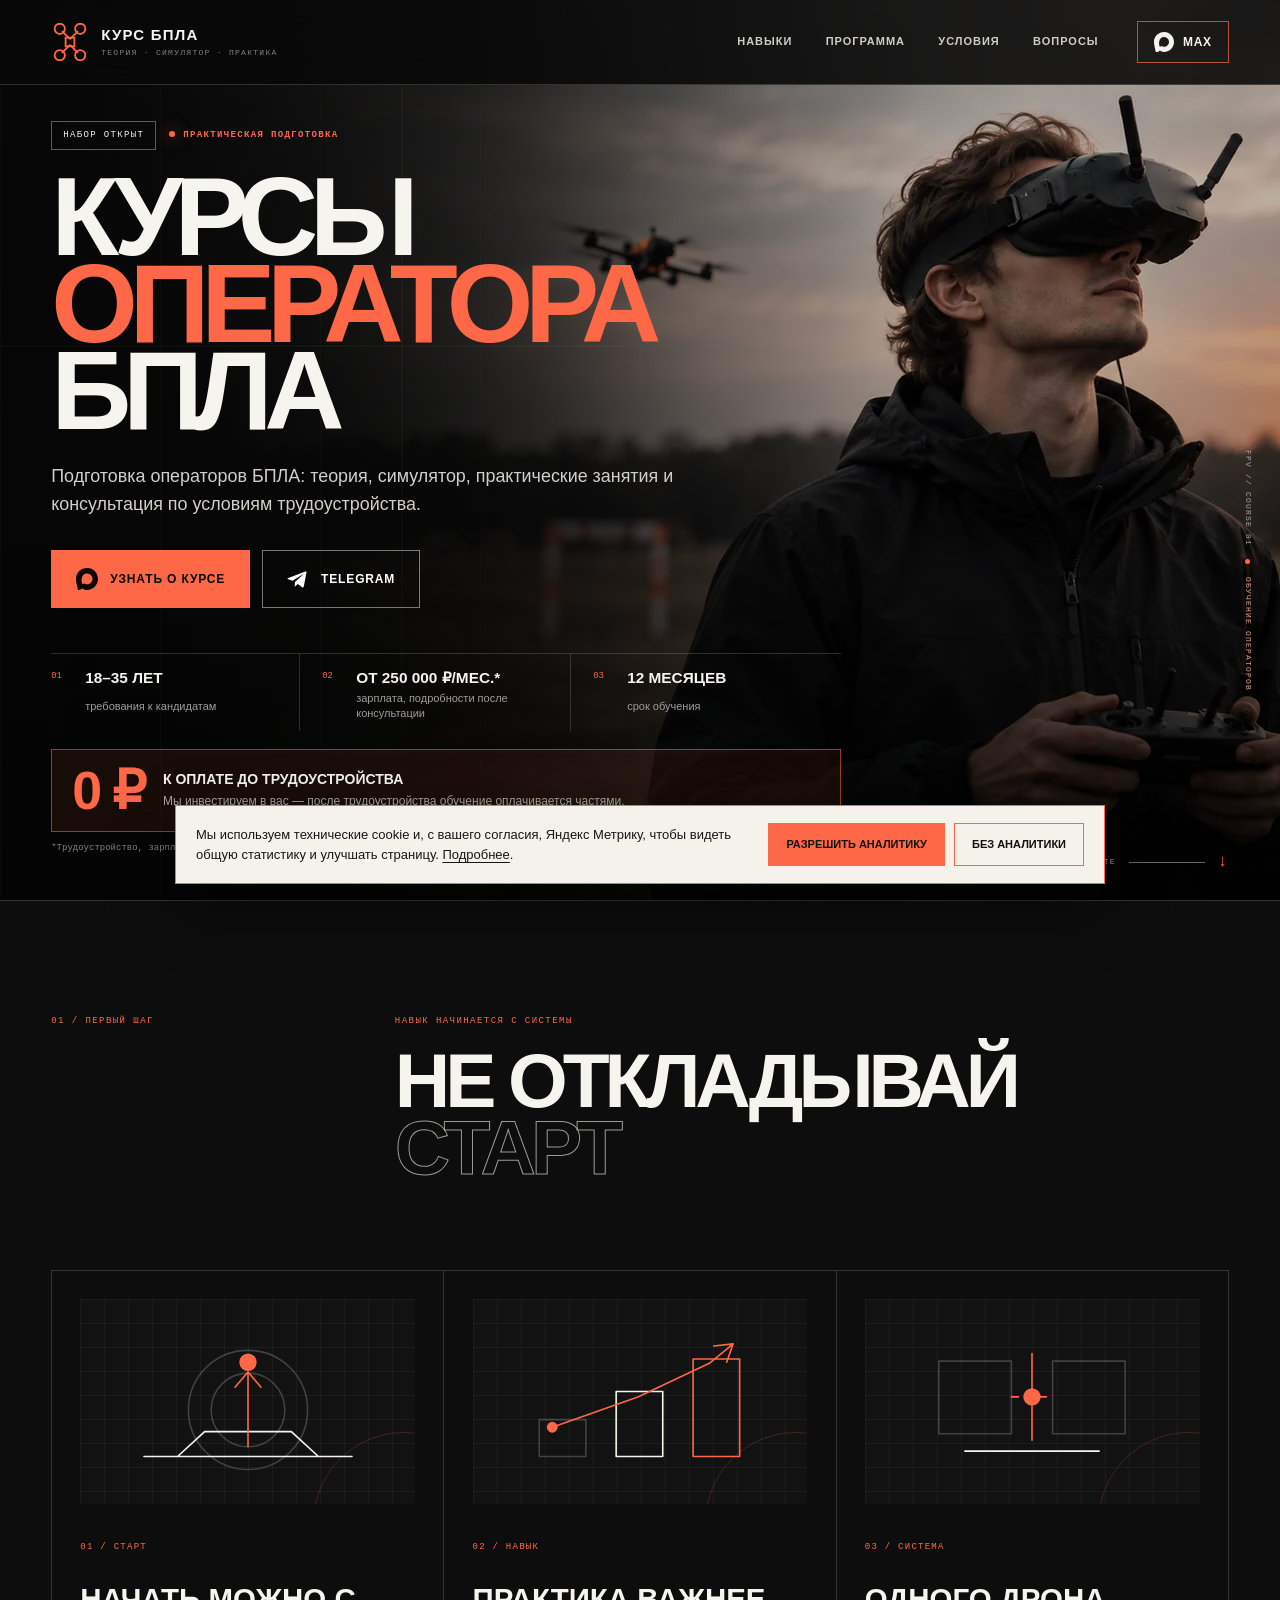
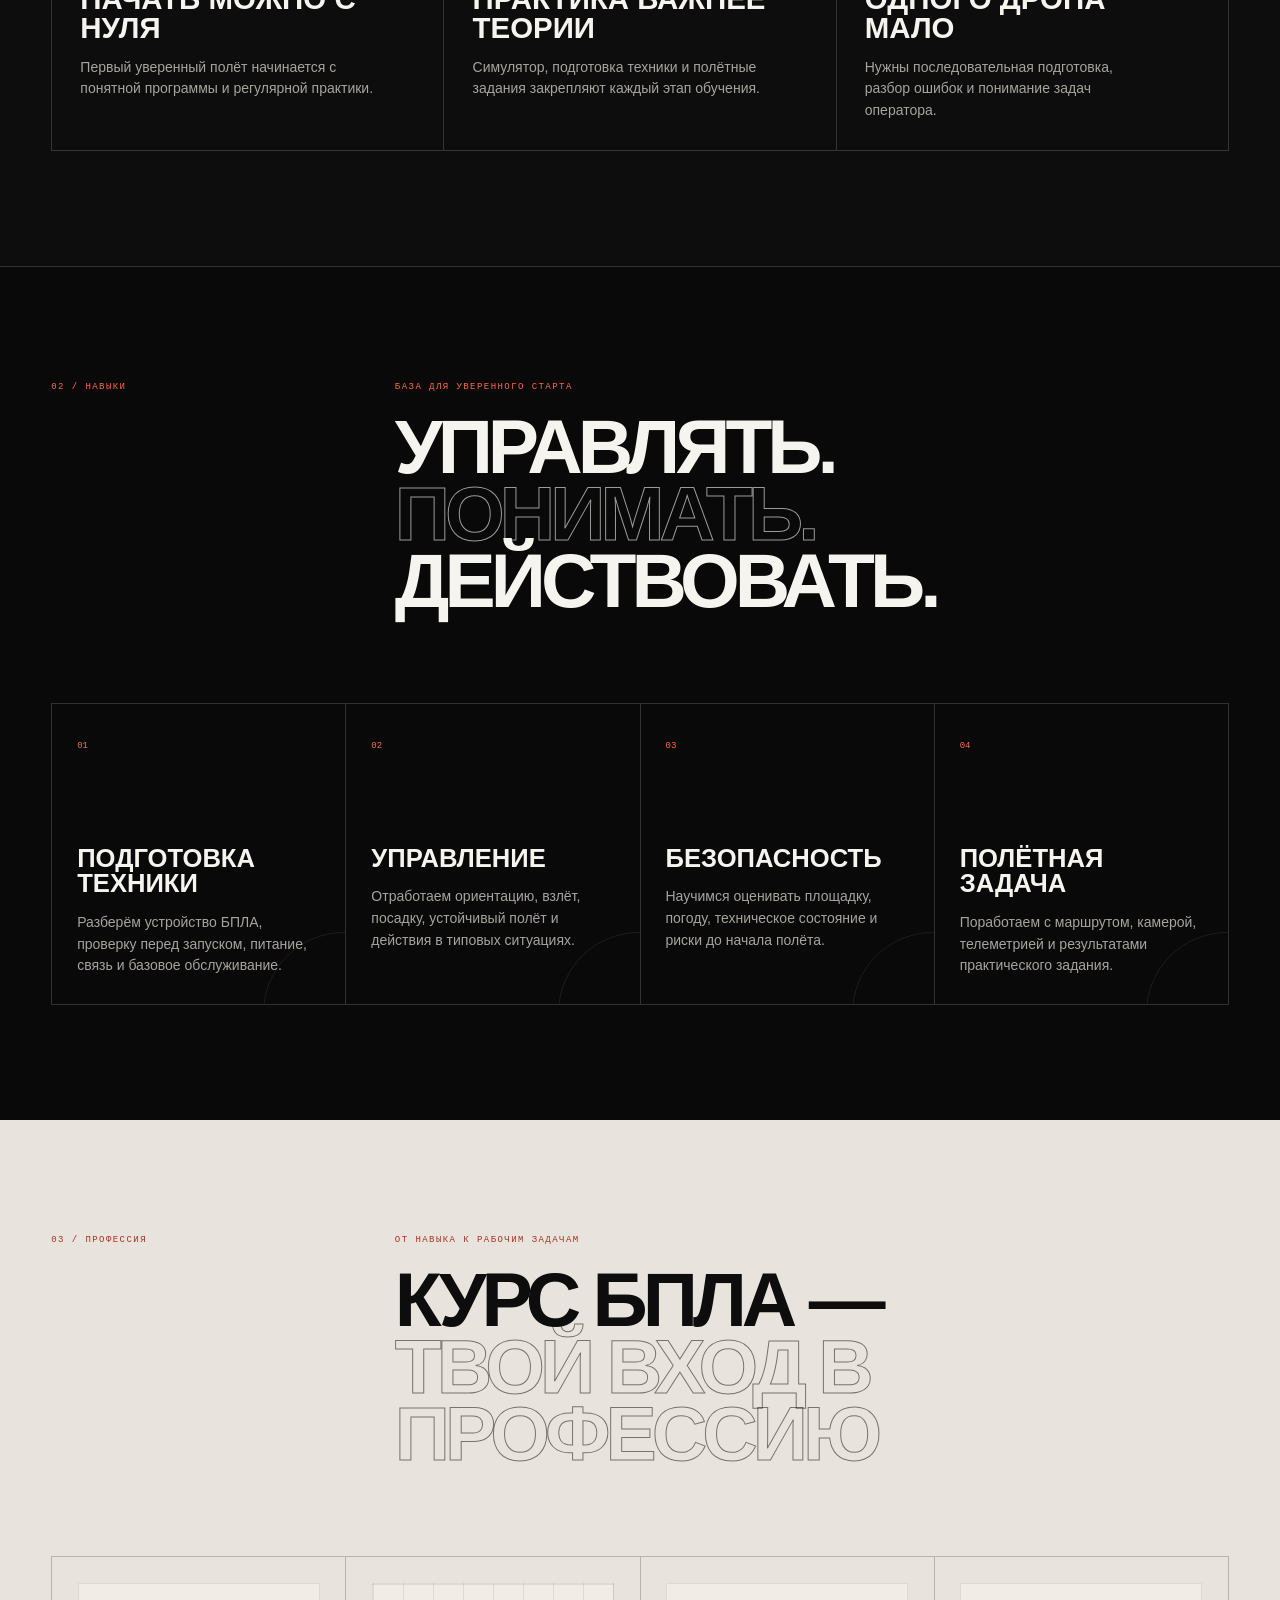
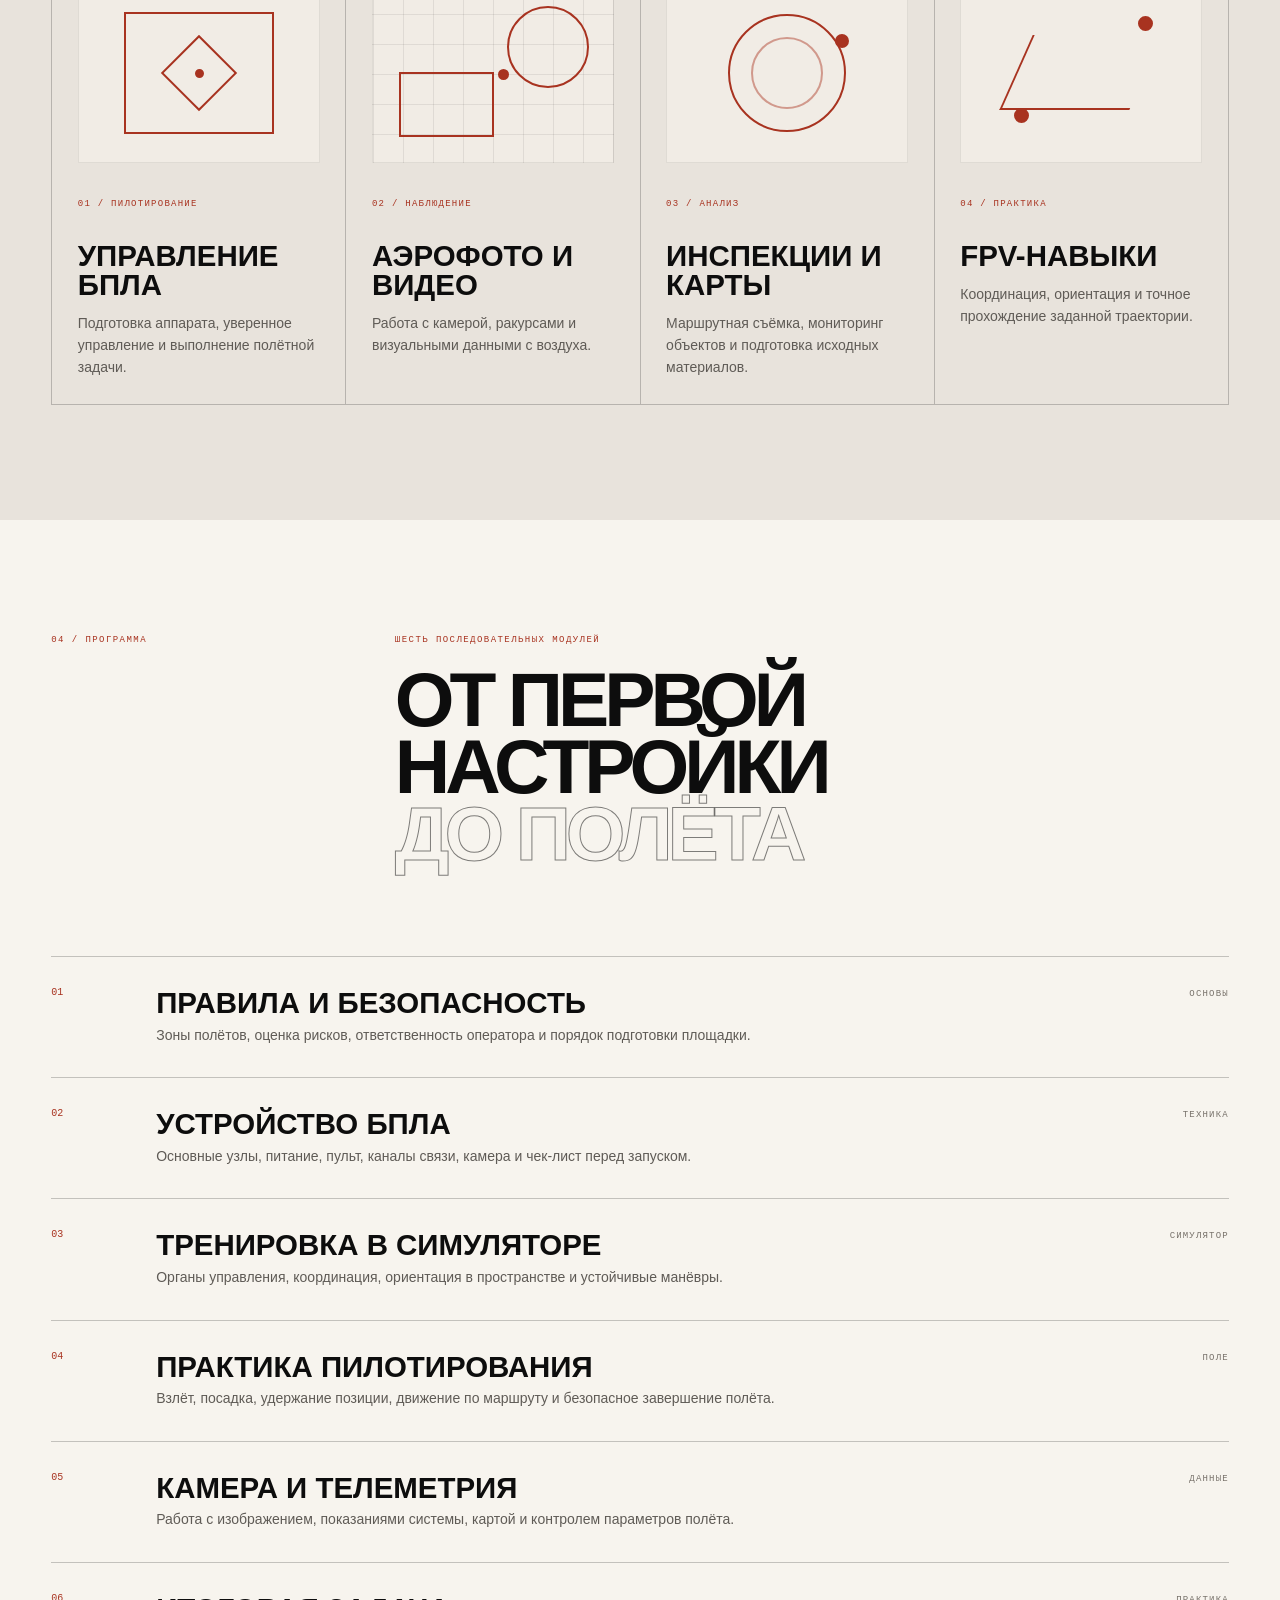
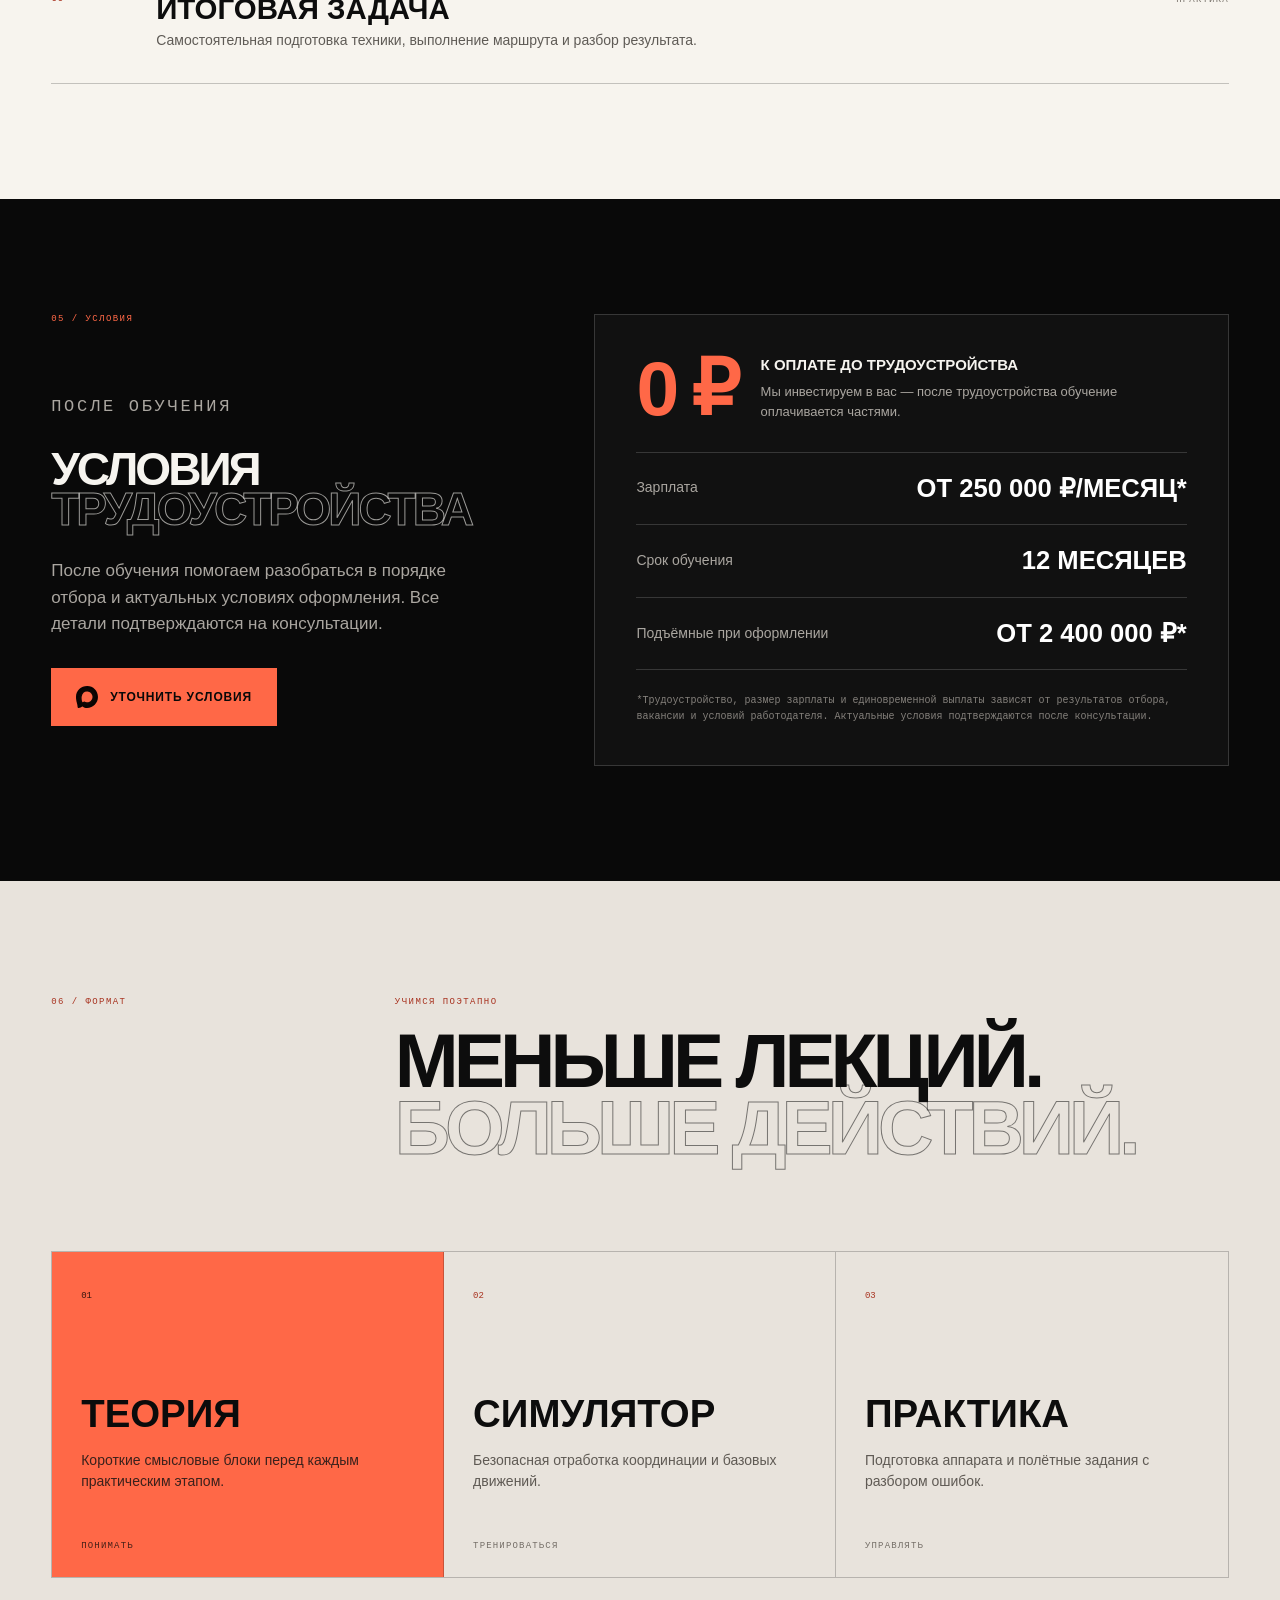
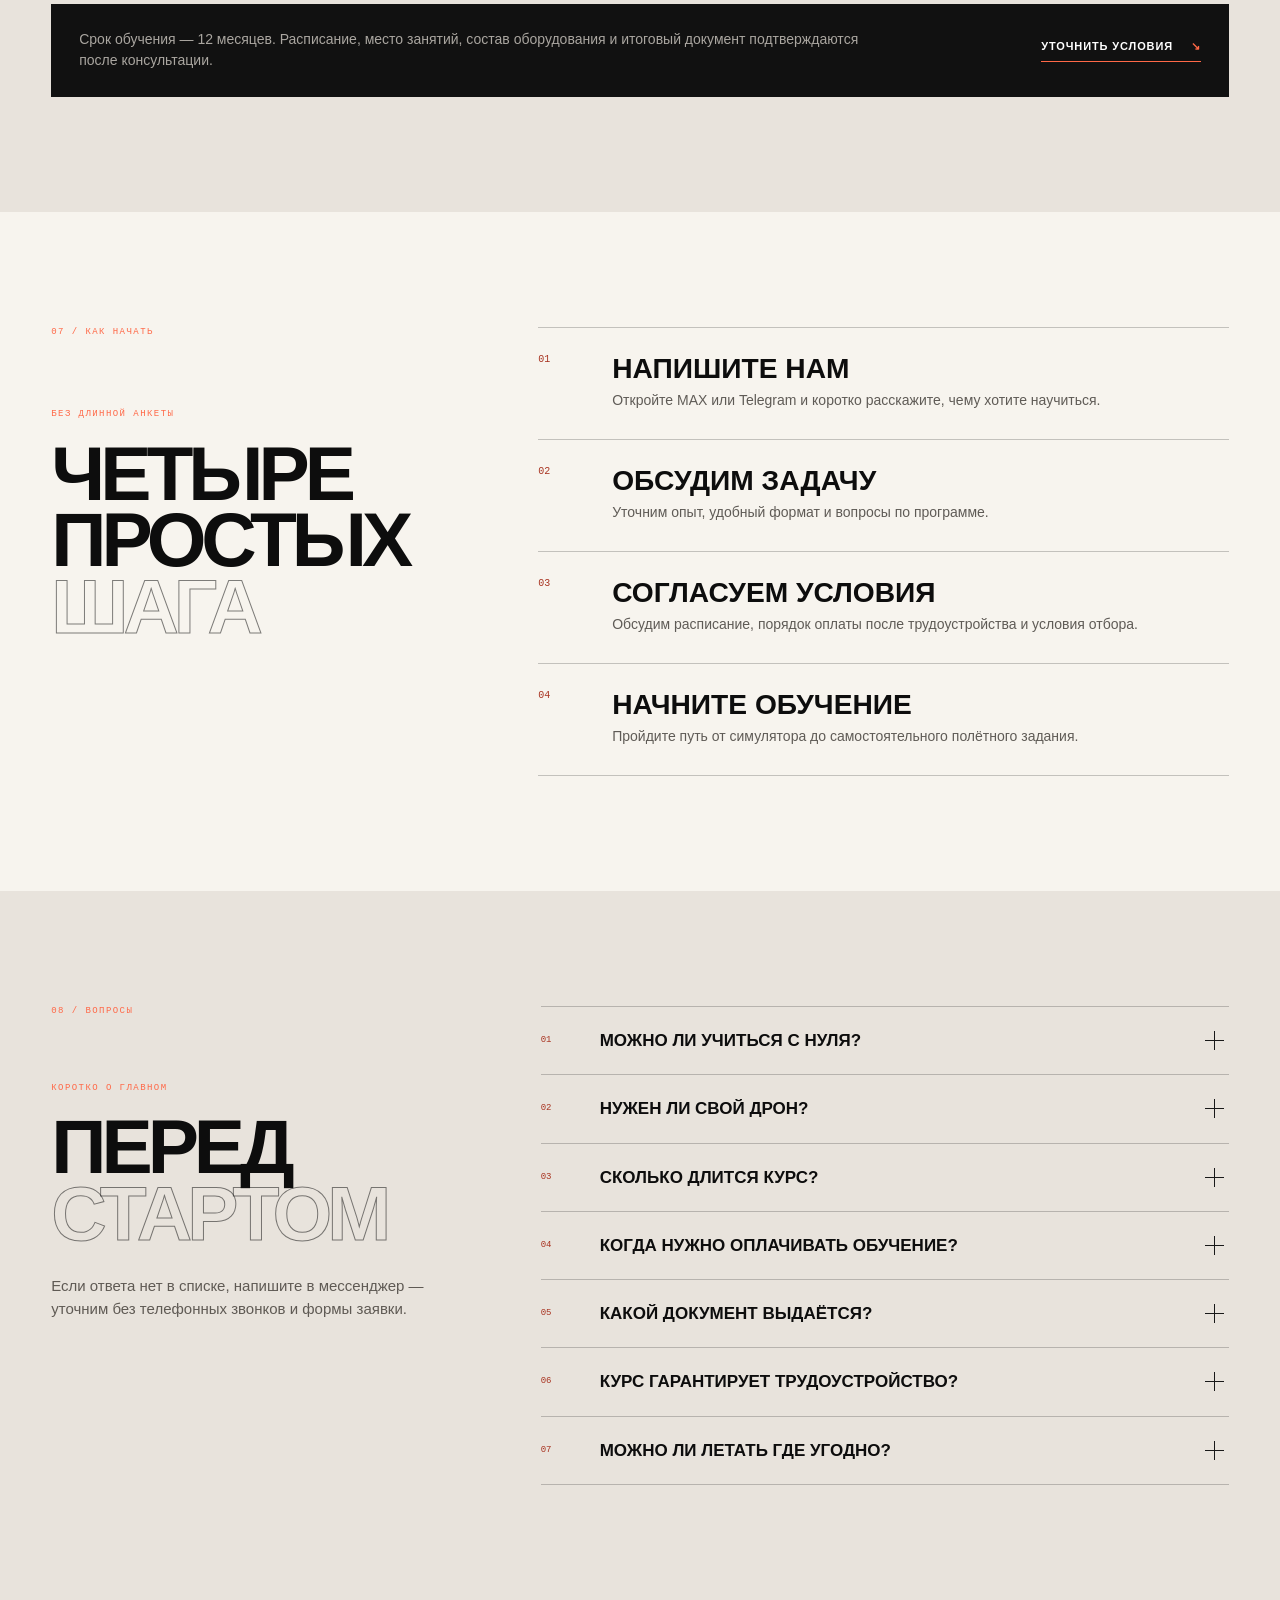
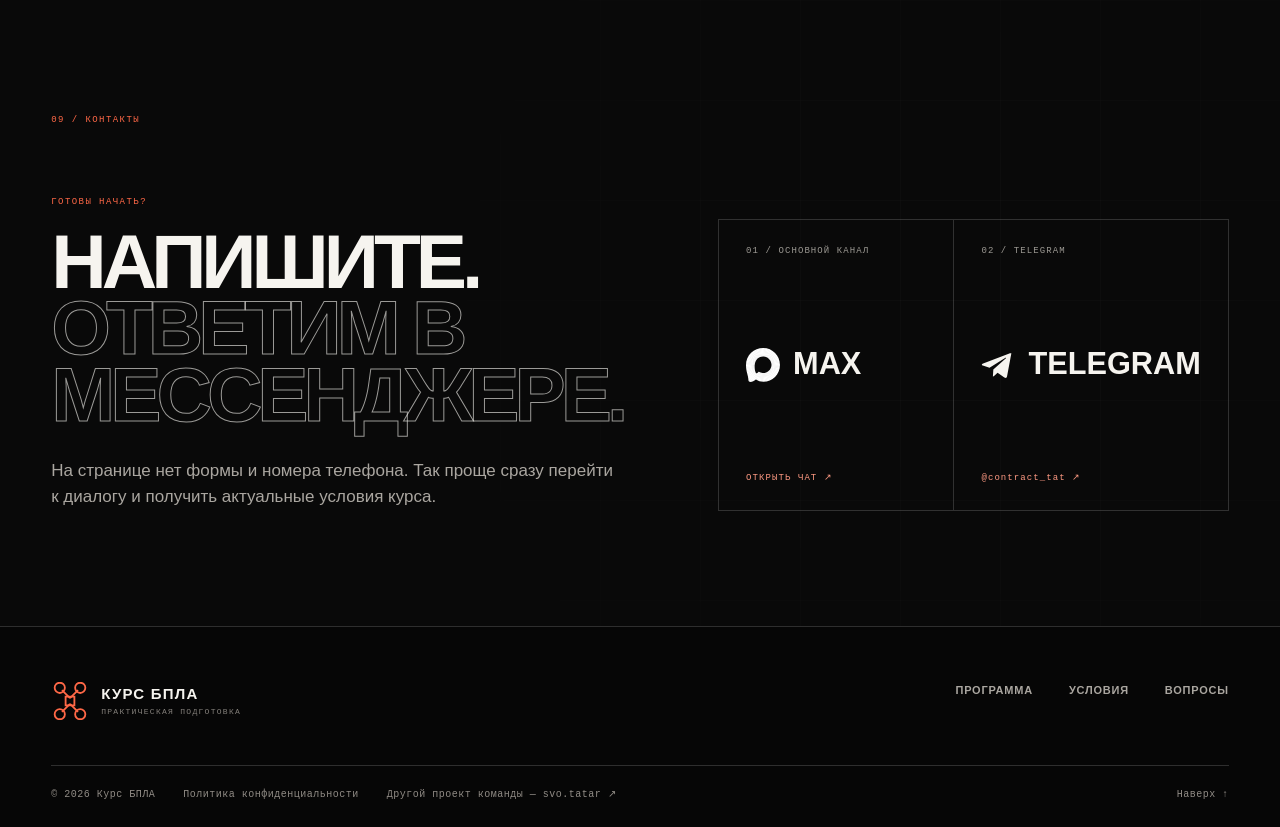
==== commit 404058b1: "Update course offer and remove drone spec block" ====
--- a/index.html
+++ b/index.html
@@ -7,7 +7,7 @@
   <meta name="description" content="Практический курс для начинающих операторов БПЛА: основы безопасных полётов, симулятор, подготовка техники и практические занятия.">
   <meta name="robots" content="noindex,nofollow">
   <meta name="theme-color" content="#090909">
-  <link rel="canonical" href="https://svo.tatar/kurs-bpla/">
+  <link rel="canonical" href="https://anthon88-nch.github.io/kurs-bpla-landing/">
   <link rel="icon" href="assets/course-mark.svg" type="image/svg+xml">
   <link rel="manifest" href="site.webmanifest">
   <link rel="preload" href="assets/hero-course.webp" as="image" type="image/webp" media="(min-width: 761px)">
@@ -16,8 +16,8 @@
   <meta property="og:locale" content="ru_RU">
   <meta property="og:title" content="Курс оператора БПЛА">
   <meta property="og:description" content="Теория, симулятор и практика для уверенного старта в управлении гражданскими БПЛА.">
-  <meta property="og:url" content="https://svo.tatar/kurs-bpla/">
-  <meta property="og:image" content="https://svo.tatar/kurs-bpla/assets/course-og.webp">
+  <meta property="og:url" content="https://anthon88-nch.github.io/kurs-bpla-landing/">
+  <meta property="og:image" content="https://anthon88-nch.github.io/kurs-bpla-landing/assets/course-og.webp">
   <link rel="stylesheet" href="course.css">
   <script src="course.js" defer></script>
 </head>
@@ -39,7 +39,7 @@
       <nav class="desktop-nav" aria-label="Основная навигация">
         <a href="#skills">Навыки</a>
         <a href="#program">Программа</a>
-        <a href="#format">Формат</a>
+        <a href="#employment">Условия</a>
         <a href="#faq">Вопросы</a>
       </nav>
 
@@ -52,32 +52,32 @@
         <span></span><span></span>
       </button>
     </div>
-
-    <nav class="mobile-menu" id="mobile-menu" aria-label="Мобильная навигация" hidden>
-      <a href="#skills"><span>01</span>Навыки</a>
-      <a href="#program"><span>02</span>Программа</a>
-      <a href="#format"><span>03</span>Формат</a>
-      <a href="#faq"><span>04</span>Вопросы</a>
-      <div class="mobile-menu-contacts">
-        <a class="button button-coral messenger" href="https://max.ru/u/f9LHodD0cOJzSvKBxuQrFqN4LVrrlp5cW7s5kZQpciR3ggk28QcXMM4P8LQ" target="_blank" rel="noopener noreferrer" data-goal="course_max_click">
-          <img src="assets/max-dark.svg" width="22" height="22" alt="">Написать в MAX
-        </a>
-        <a class="button button-line messenger" href="https://t.me/contract_tat" target="_blank" rel="noopener noreferrer" data-goal="course_telegram_click">
-          <svg viewBox="0 0 24 24" aria-hidden="true"><path d="M21.5 3.4 18.4 20c-.2 1.2-.9 1.5-1.9.9l-4.8-3.5-2.3 2.2c-.3.3-.5.5-1 .5l.3-4.9 8.9-8c.4-.3-.1-.5-.6-.2L6 13.9l-4.7-1.5c-1-.3-1-1 .2-1.5L20 3.8c.9-.3 1.7.2 1.5-.4Z"/></svg>
-          Написать в Telegram
-        </a>
-      </div>
-    </nav>
   </header>
+
+  <nav class="mobile-menu" id="mobile-menu" aria-label="Мобильная навигация" hidden>
+    <a href="#skills"><span>01</span>Навыки</a>
+    <a href="#program"><span>02</span>Программа</a>
+    <a href="#employment"><span>03</span>Условия</a>
+    <a href="#faq"><span>04</span>Вопросы</a>
+    <div class="mobile-menu-contacts">
+      <a class="button button-coral messenger" href="https://max.ru/u/f9LHodD0cOJzSvKBxuQrFqN4LVrrlp5cW7s5kZQpciR3ggk28QcXMM4P8LQ" target="_blank" rel="noopener noreferrer" data-goal="course_max_click">
+        <img src="assets/max-dark.svg" width="22" height="22" alt="">Написать в MAX
+      </a>
+      <a class="button button-line messenger" href="https://t.me/contract_tat" target="_blank" rel="noopener noreferrer" data-goal="course_telegram_click">
+        <svg viewBox="0 0 24 24" aria-hidden="true"><path d="M21.5 3.4 18.4 20c-.2 1.2-.9 1.5-1.9.9l-4.8-3.5-2.3 2.2c-.3.3-.5.5-1 .5l.3-4.9 8.9-8c.4-.3-.1-.5-.6-.2L6 13.9l-4.7-1.5c-1-.3-1-1 .2-1.5L20 3.8c.9-.3 1.7.2 1.5-.4Z"/></svg>
+        Написать в Telegram
+      </a>
+    </div>
+  </nav>
 
   <main id="content">
     <section class="hero" id="top" aria-labelledby="hero-title">
       <div class="hero-photo" aria-hidden="true"></div>
       <div class="hero-grid" aria-hidden="true"></div>
       <div class="hero-content shell">
-        <p class="overline"><span>ГРАЖДАНСКОЕ НАПРАВЛЕНИЕ</span><b>ПРАКТИЧЕСКАЯ ПОДГОТОВКА</b></p>
-        <h1 id="hero-title">КУРС<br><em>ОПЕРАТОРА</em><br>БПЛА</h1>
-        <p class="hero-lead">Освойте управление дроном с нуля: от безопасной подготовки техники и тренировок в симуляторе до практических полётов.</p>
+        <p class="overline"><span>НАБОР ОТКРЫТ</span><b>ПРАКТИЧЕСКАЯ ПОДГОТОВКА</b></p>
+        <h1 id="hero-title">КУРСЫ<br><em>ОПЕРАТОРА</em><br>БПЛА</h1>
+        <p class="hero-lead">Подготовка операторов БПЛА: теория, симулятор, практические занятия и консультация по условиям трудоустройства.</p>
         <div class="hero-actions">
           <a class="button button-coral messenger" href="https://max.ru/u/f9LHodD0cOJzSvKBxuQrFqN4LVrrlp5cW7s5kZQpciR3ggk28QcXMM4P8LQ" target="_blank" rel="noopener noreferrer" data-goal="course_max_click">
             <img src="assets/max-dark.svg" width="22" height="22" alt="">Узнать о курсе
@@ -88,19 +88,56 @@
           </a>
         </div>
         <ul class="hero-facts" aria-label="Коротко о курсе">
-          <li><span>01</span><strong>С нуля</strong><small>предварительный опыт не обязателен</small></li>
-          <li><span>02</span><strong>3 этапа</strong><small>теория, симулятор и практика</small></li>
-          <li><span>03</span><strong>6 модулей</strong><small>от устройства БПЛА до полётной задачи</small></li>
+          <li><span>01</span><strong>18–35 лет</strong><small>требования к кандидатам</small></li>
+          <li><span>02</span><strong>от 250 000 ₽/мес.*</strong><small>зарплата, подробности после консультации</small></li>
+          <li><span>03</span><strong>12 месяцев</strong><small>срок обучения</small></li>
         </ul>
-      </div>
-      <div class="hero-side" aria-hidden="true"><span>FPV // COURSE 01</span><i></i><b>ГРАЖДАНСКАЯ ПОДГОТОВКА</b></div>
+        <div class="hero-investment">
+          <strong>0 ₽</strong>
+          <div><b>к оплате до трудоустройства</b><small>Мы инвестируем в вас — после трудоустройства обучение оплачивается частями.</small></div>
+        </div>
+        <p class="hero-disclaimer">*Трудоустройство, зарплата и выплаты зависят от результатов отбора и условий работодателя. Точные условия подтверждаются после консультации.</p>
+      </div>
+      <div class="hero-side" aria-hidden="true"><span>FPV // COURSE 01</span><i></i><b>ОБУЧЕНИЕ ОПЕРАТОРОВ</b></div>
       <a class="scroll-cue" href="#skills"><span>ЛИСТАЙТЕ</span><i></i><b>↓</b></a>
     </section>
 
+    <section class="why-now section-dark" aria-labelledby="why-now-title">
+      <div class="shell">
+        <div class="section-head">
+          <span class="section-number">01 / ПЕРВЫЙ ШАГ</span>
+          <div>
+            <p class="eyebrow">НАВЫК НАЧИНАЕТСЯ С СИСТЕМЫ</p>
+            <h2 id="why-now-title">НЕ ОТКЛАДЫВАЙ<br><em>СТАРТ</em></h2>
+          </div>
+        </div>
+        <div class="why-now-grid">
+          <article>
+            <div class="abstract-visual" aria-hidden="true">
+              <svg viewBox="0 0 240 150"><circle class="quiet" cx="120" cy="83" r="55"/><circle class="quiet" cx="120" cy="83" r="34"/><path class="light" d="M24 126h192M55 126l25-23h80l25 23"/><path class="hot" d="M120 117V48m-12 14 12-14 12 14"/><circle class="fill" cx="120" cy="39" r="8"/></svg>
+            </div>
+            <span>01 / СТАРТ</span><h3>Начать можно с нуля</h3><p>Первый уверенный полёт начинается с понятной программы и регулярной практики.</p>
+          </article>
+          <article>
+            <div class="abstract-visual" aria-hidden="true">
+              <svg viewBox="0 0 240 150"><rect class="quiet" x="27" y="92" width="43" height="34"/><rect class="light" x="98" y="66" width="43" height="60"/><rect class="hot" x="169" y="36" width="43" height="90"/><path class="hot" d="m39 99 79-28 66-31 22-18m-18 2 18-2-6 17"/><circle class="fill" cx="39" cy="99" r="5"/></svg>
+            </div>
+            <span>02 / НАВЫК</span><h3>Практика важнее теории</h3><p>Симулятор, подготовка техники и полётные задания закрепляют каждый этап обучения.</p>
+          </article>
+          <article>
+            <div class="abstract-visual" aria-hidden="true">
+              <svg viewBox="0 0 240 150"><rect class="quiet" x="34" y="38" width="67" height="67"/><rect class="quiet" x="139" y="38" width="67" height="67"/><path class="light" d="M58 121h124"/><path class="hot" d="M101 71h38" stroke-dasharray="7 7"/><circle class="fill" cx="120" cy="71" r="8"/><path class="hot" d="M120 31v80"/></svg>
+            </div>
+            <span>03 / СИСТЕМА</span><h3>Одного дрона мало</h3><p>Нужны последовательная подготовка, разбор ошибок и понимание задач оператора.</p>
+          </article>
+        </div>
+      </div>
+    </section>
+
     <section class="intro section-dark" id="skills" aria-labelledby="skills-title">
       <div class="shell">
         <div class="section-head">
-          <span class="section-number">01 / НАВЫКИ</span>
+          <span class="section-number">02 / НАВЫКИ</span>
           <div>
             <p class="eyebrow">БАЗА ДЛЯ УВЕРЕННОГО СТАРТА</p>
             <h2 id="skills-title">УПРАВЛЯТЬ.<br><em>ПОНИМАТЬ.</em><br>ДЕЙСТВОВАТЬ.</h2>
@@ -132,34 +169,40 @@
       </div>
     </section>
 
-    <section class="drone-spec" aria-labelledby="spec-title">
-      <div class="spec-frame">
-        <header class="spec-nav" aria-label="Разделы подготовки">
-          <span class="spec-logo">FPV<span>/</span>01</span>
-          <span class="active">УСТРОЙСТВО</span>
-          <span>УПРАВЛЕНИЕ</span>
-          <span>ПРАКТИКА</span>
-        </header>
-        <div class="spec-title">
-          <span>ТЕХНИКА БЕЗ МАГИИ</span>
-          <h2 id="spec-title">КАК УСТРОЕН<br><b>БПЛА</b></h2>
-        </div>
-        <div class="spec-canvas">
-          <span class="outline-word" aria-hidden="true">DRONE</span>
-          <img src="assets/course-drone.webp" width="1400" height="933" alt="Учебный квадрокоптер с защитой винтов" loading="lazy" decoding="async">
-          <p class="callout callout-a">ПРЕДПОЛЁТНАЯ<br>ПРОВЕРКА</p>
-          <p class="callout callout-b">УПРАВЛЕНИЕ<br>И СВЯЗЬ</p>
-          <p class="callout callout-c">БЕЗОПАСНЫЕ<br>СЦЕНАРИИ</p>
-          <p class="callout callout-d">ОБСЛУЖИВАНИЕ<br>ТЕХНИКИ</p>
-        </div>
-        <p class="spec-note">На занятиях важно не только поднять аппарат в воздух, но и понимать, почему он ведёт себя именно так.</p>
+    <section class="profession section-warm" aria-labelledby="profession-title">
+      <div class="shell">
+        <div class="section-head dark-head">
+          <span class="section-number">03 / ПРОФЕССИЯ</span>
+          <div>
+            <p class="eyebrow">ОТ НАВЫКА К РАБОЧИМ ЗАДАЧАМ</p>
+            <h2 id="profession-title">КУРС БПЛА —<br><em>ТВОЙ ВХОД В ПРОФЕССИЮ</em></h2>
+          </div>
+        </div>
+        <div class="profession-grid">
+          <article>
+            <div class="profession-art art-frame" aria-hidden="true"><i></i><i></i><i></i></div>
+            <span>01 / ПИЛОТИРОВАНИЕ</span><h3>Управление БПЛА</h3><p>Подготовка аппарата, уверенное управление и выполнение полётной задачи.</p>
+          </article>
+          <article>
+            <div class="profession-art art-grid" aria-hidden="true"><i></i><i></i><i></i></div>
+            <span>02 / НАБЛЮДЕНИЕ</span><h3>Аэрофото и видео</h3><p>Работа с камерой, ракурсами и визуальными данными с воздуха.</p>
+          </article>
+          <article>
+            <div class="profession-art art-orbit" aria-hidden="true"><i></i><i></i><i></i></div>
+            <span>03 / АНАЛИЗ</span><h3>Инспекции и карты</h3><p>Маршрутная съёмка, мониторинг объектов и подготовка исходных материалов.</p>
+          </article>
+          <article>
+            <div class="profession-art art-route" aria-hidden="true"><i></i><i></i><i></i></div>
+            <span>04 / ПРАКТИКА</span><h3>FPV-навыки</h3><p>Координация, ориентация и точное прохождение заданной траектории.</p>
+          </article>
+        </div>
       </div>
     </section>
 
     <section class="program section-light" id="program" aria-labelledby="program-title">
       <div class="shell">
         <div class="section-head dark-head">
-          <span class="section-number">02 / ПРОГРАММА</span>
+          <span class="section-number">04 / ПРОГРАММА</span>
           <div>
             <p class="eyebrow">ШЕСТЬ ПОСЛЕДОВАТЕЛЬНЫХ МОДУЛЕЙ</p>
             <h2 id="program-title">ОТ ПЕРВОЙ<br>НАСТРОЙКИ<br><em>ДО ПОЛЁТА</em></h2>
@@ -200,22 +243,23 @@
       </div>
     </section>
 
-    <section class="use-cases section-dark" aria-labelledby="use-title">
-      <div class="shell">
-        <div class="use-grid">
-          <div class="use-copy">
-            <span class="section-number">03 / ПРИМЕНЕНИЕ</span>
-            <p class="eyebrow">ГРАЖДАНСКИЕ ЗАДАЧИ</p>
-            <h2 id="use-title">ДРОН —<br>ЭТО <em>ИНСТРУМЕНТ</em></h2>
-            <p>Базовые навыки пилотирования нужны там, где важно увидеть объект сверху, пройти маршрут или собрать визуальные данные.</p>
-          </div>
-          <div class="use-list">
-            <article><span>01</span><h3>Строительство</h3><p>Осмотр площадок и фиксация этапов работ.</p></article>
-            <article><span>02</span><h3>Инфраструктура</h3><p>Визуальный мониторинг объектов и территорий.</p></article>
-            <article><span>03</span><h3>Сельское хозяйство</h3><p>Наблюдение за полями и состоянием участков.</p></article>
-            <article><span>04</span><h3>Картография</h3><p>Съёмка местности и подготовка исходных данных.</p></article>
-            <article><span>05</span><h3>Фото и видео</h3><p>Плавные пролёты и выразительные ракурсы.</p></article>
-          </div>
+    <section class="employment section-dark" id="employment" aria-labelledby="employment-title">
+      <div class="shell employment-layout">
+        <div class="employment-copy">
+          <span class="section-number">05 / УСЛОВИЯ</span>
+          <p class="eyebrow">ПОСЛЕ ОБУЧЕНИЯ</p>
+          <h2 id="employment-title">УСЛОВИЯ<br><em>ТРУДОУСТРОЙСТВА</em></h2>
+          <p>После обучения помогаем разобраться в порядке отбора и актуальных условиях оформления. Все детали подтверждаются на консультации.</p>
+          <a class="button button-coral messenger" href="https://max.ru/u/f9LHodD0cOJzSvKBxuQrFqN4LVrrlp5cW7s5kZQpciR3ggk28QcXMM4P8LQ" target="_blank" rel="noopener noreferrer" data-goal="course_max_click"><img src="assets/max-dark.svg" width="22" height="22" alt="">Уточнить условия</a>
+        </div>
+        <div class="employment-panel">
+          <div class="employment-zero"><strong>0 ₽</strong><div><b>к оплате до трудоустройства</b><p>Мы инвестируем в вас — после трудоустройства обучение оплачивается частями.</p></div></div>
+          <dl>
+            <div><dt>Зарплата</dt><dd>от 250 000 ₽/месяц*</dd></div>
+            <div><dt>Срок обучения</dt><dd>12 месяцев</dd></div>
+            <div><dt>Подъёмные при оформлении</dt><dd>от 2 400 000 ₽*</dd></div>
+          </dl>
+          <p class="employment-note">*Трудоустройство, размер зарплаты и единовременной выплаты зависят от результатов отбора, вакансии и условий работодателя. Актуальные условия подтверждаются после консультации.</p>
         </div>
       </div>
     </section>
@@ -223,7 +267,7 @@
     <section class="format section-warm" id="format" aria-labelledby="format-title">
       <div class="shell">
         <div class="section-head dark-head">
-          <span class="section-number">04 / ФОРМАТ</span>
+          <span class="section-number">06 / ФОРМАТ</span>
           <div>
             <p class="eyebrow">УЧИМСЯ ПОЭТАПНО</p>
             <h2 id="format-title">МЕНЬШЕ ЛЕКЦИЙ.<br><em>БОЛЬШЕ ДЕЙСТВИЙ.</em></h2>
@@ -235,7 +279,7 @@
           <article class="format-card"><span>03</span><h3>Практика</h3><p>Подготовка аппарата и полётные задания с разбором ошибок.</p><b>УПРАВЛЯТЬ</b></article>
         </div>
         <div class="format-note">
-          <p>Точная длительность, расписание, место занятий, состав оборудования и итоговый документ зависят от выбранной программы и группы.</p>
+          <p>Срок обучения — 12 месяцев. Расписание, место занятий, состав оборудования и итоговый документ подтверждаются после консультации.</p>
           <a href="#contacts">Уточнить условия <span>↘</span></a>
         </div>
       </div>
@@ -245,14 +289,14 @@
       <div class="shell">
         <div class="path-grid">
           <div>
-            <span class="section-number">05 / КАК НАЧАТЬ</span>
+            <span class="section-number">07 / КАК НАЧАТЬ</span>
             <p class="eyebrow">БЕЗ ДЛИННОЙ АНКЕТЫ</p>
             <h2 id="path-title">ЧЕТЫРЕ<br>ПРОСТЫХ<br><em>ШАГА</em></h2>
           </div>
           <ol class="path-list">
             <li><span>01</span><div><h3>Напишите нам</h3><p>Откройте MAX или Telegram и коротко расскажите, чему хотите научиться.</p></div></li>
             <li><span>02</span><div><h3>Обсудим задачу</h3><p>Уточним опыт, удобный формат и вопросы по программе.</p></div></li>
-            <li><span>03</span><div><h3>Согласуем условия</h3><p>Сообщим актуальную программу, расписание и состав практики.</p></div></li>
+            <li><span>03</span><div><h3>Согласуем условия</h3><p>Обсудим расписание, порядок оплаты после трудоустройства и условия отбора.</p></div></li>
             <li><span>04</span><div><h3>Начните обучение</h3><p>Пройдите путь от симулятора до самостоятельного полётного задания.</p></div></li>
           </ol>
         </div>
@@ -262,7 +306,7 @@
     <section class="faq section-warm" id="faq" aria-labelledby="faq-title">
       <div class="shell faq-grid">
         <div class="faq-intro">
-          <span class="section-number">06 / ВОПРОСЫ</span>
+          <span class="section-number">08 / ВОПРОСЫ</span>
           <p class="eyebrow">КОРОТКО О ГЛАВНОМ</p>
           <h2 id="faq-title">ПЕРЕД<br><em>СТАРТОМ</em></h2>
           <p>Если ответа нет в списке, напишите в мессенджер — уточним без телефонных звонков и формы заявки.</p>
@@ -278,18 +322,22 @@
           </details>
           <details>
             <summary><span>03</span><b>Сколько длится курс?</b><i></i></summary>
-            <p>Длительность и расписание зависят от выбранной программы. Напишите нам, чтобы получить актуальные условия набора.</p>
-          </details>
-          <details>
-            <summary><span>04</span><b>Какой документ выдаётся?</b><i></i></summary>
+            <p>Срок обучения — 12 месяцев. Расписание и формат занятий подтверждаются после консультации.</p>
+          </details>
+          <details>
+            <summary><span>04</span><b>Когда нужно оплачивать обучение?</b><i></i></summary>
+            <p>До трудоустройства к оплате — 0 ₽. После трудоустройства стоимость обучения оплачивается частями по согласованным условиям.</p>
+          </details>
+          <details>
+            <summary><span>05</span><b>Какой документ выдаётся?</b><i></i></summary>
             <p>Точное наименование документа фиксируется в условиях выбранной программы. Мы сообщим его до оформления обучения.</p>
           </details>
           <details>
-            <summary><span>05</span><b>Курс гарантирует трудоустройство?</b><i></i></summary>
-            <p>Нет. Обучение формирует практические навыки, но не является гарантией трудоустройства или определённого дохода.</p>
-          </details>
-          <details>
-            <summary><span>06</span><b>Можно ли летать где угодно?</b><i></i></summary>
+            <summary><span>06</span><b>Курс гарантирует трудоустройство?</b><i></i></summary>
+            <p>Нет. Трудоустройство, зарплата и выплаты зависят от результатов отбора, вакансии и условий работодателя. Актуальные предложения обсуждаются после консультации.</p>
+          </details>
+          <details>
+            <summary><span>07</span><b>Можно ли летать где угодно?</b><i></i></summary>
             <p>Нет. Для гражданских полётов действуют требования к учёту БПЛА и использованию воздушного пространства. Этому посвящён отдельный блок программы; актуальные справочные материалы публикует <a href="https://special.favt.gov.ru/dejatelnost-letnaya-eksplutacia-pooryadok-ucheta-bgvs30kg/" target="_blank" rel="noopener noreferrer">Росавиация</a>.</p>
           </details>
         </div>
@@ -300,7 +348,7 @@
       <div class="contacts-grid-bg" aria-hidden="true"></div>
       <div class="shell contacts-layout">
         <div>
-          <span class="section-number">07 / КОНТАКТЫ</span>
+          <span class="section-number">09 / КОНТАКТЫ</span>
           <p class="eyebrow">ГОТОВЫ НАЧАТЬ?</p>
           <h2 id="contacts-title">НАПИШИТЕ.<br><em>ОТВЕТИМ В МЕССЕНДЖЕРЕ.</em></h2>
           <p class="contacts-lead">На странице нет формы и номера телефона. Так проще сразу перейти к диалогу и получить актуальные условия курса.</p>
@@ -329,7 +377,7 @@
         </svg>
         <span><strong>КУРС БПЛА</strong><small>ПРАКТИЧЕСКАЯ ПОДГОТОВКА</small></span>
       </a>
-      <nav aria-label="Навигация в подвале"><a href="#program">Программа</a><a href="#format">Формат</a><a href="#faq">Вопросы</a></nav>
+      <nav aria-label="Навигация в подвале"><a href="#program">Программа</a><a href="#employment">Условия</a><a href="#faq">Вопросы</a></nav>
     </div>
     <div class="shell footer-bottom">
       <span>© 2026 Курс БПЛА</span>
--- a/course.css
+++ b/course.css
@@ -52,7 +52,7 @@
 .mobile-menu>a span{color:var(--coral);font:10px/1 var(--mono)}
 .mobile-menu-contacts{display:grid;gap:10px;margin-top:28px}
 
-.hero{position:relative;min-height:800px;height:100svh;display:flex;align-items:center;overflow:hidden;background:#0a0a0a}
+.hero{position:relative;min-height:max(900px,100svh);height:auto;display:flex;align-items:center;overflow:hidden;background:#0a0a0a}
 .hero-photo{position:absolute;inset:0;background-image:url("assets/hero-course.webp");background-size:cover;background-position:center}
 .hero:after{content:"";position:absolute;inset:0;background:linear-gradient(90deg,rgba(5,5,5,.82) 0%,rgba(5,5,5,.48) 42%,rgba(5,5,5,.08) 72%),linear-gradient(180deg,rgba(0,0,0,.2) 40%,rgba(0,0,0,.86) 100%);pointer-events:none}
 .hero-grid{position:absolute;z-index:1;inset:84px 0 0;opacity:.17;background-image:linear-gradient(rgba(255,255,255,.16) 1px,transparent 1px),linear-gradient(90deg,rgba(255,255,255,.16) 1px,transparent 1px);background-size:12.5vw 100%;mask-image:linear-gradient(90deg,#000,transparent 72%)}
@@ -77,8 +77,13 @@
 .hero-facts li{display:grid;grid-template-columns:34px minmax(0,1fr);flex:1;min-width:0;padding:16px 22px 10px 0}
 .hero-facts li+li{padding-left:22px;border-left:1px solid var(--line)}
 .hero-facts span{grid-row:1/3;color:var(--coral);font:9px/1.4 var(--mono)}
-.hero-facts strong{font-size:15px;line-height:1.1;text-transform:uppercase}
+.hero-facts strong{font-size:clamp(13px,1.2vw,16px);line-height:1.1;text-transform:uppercase;overflow-wrap:normal}
 .hero-facts small{margin-top:5px;color:#9f9c97;font-size:11px;line-height:1.35}
+.hero-investment{display:grid;grid-template-columns:auto minmax(0,1fr);gap:20px;align-items:center;width:min(790px,100%);margin-top:18px;padding:16px 20px;border:1px solid rgba(255,104,71,.55);background:rgba(255,104,71,.08)}
+.hero-investment>strong{color:var(--coral);font-size:clamp(40px,4.2vw,64px);line-height:.9;letter-spacing:-.05em;white-space:nowrap}
+.hero-investment b{display:block;font-size:14px;line-height:1.2;text-transform:uppercase}
+.hero-investment small{display:block;margin-top:6px;color:#aaa6a0;font-size:12px;line-height:1.4}
+.hero-disclaimer{width:min(790px,100%);margin:10px 0 0;color:#85817c;font:9px/1.45 var(--mono)}
 .hero-side{position:absolute;z-index:3;right:2.2vw;top:50%;display:flex;align-items:center;gap:13px;writing-mode:vertical-rl;font:8px/1 var(--mono);letter-spacing:.15em;color:#aaa6a0}
 .hero-side i{width:5px;height:5px;border-radius:50%;background:var(--coral);box-shadow:0 0 12px var(--coral)}
 .hero-side b{color:#e7a08e;font-weight:400}
@@ -89,16 +94,18 @@
 .section-dark{background:var(--black);color:var(--ink)}
 .section-light{background:var(--paper);color:#0d0d0d}
 .section-warm{background:var(--warm);color:#0d0d0d}
-.intro,.program,.use-cases,.format,.path,.faq,.contacts{padding:clamp(86px,9vw,142px) 0}
+.intro,.why-now,.profession,.program,.employment,.format,.path,.faq,.contacts{padding:clamp(86px,9vw,142px) 0}
 .section-head{display:grid;grid-template-columns:minmax(120px,.32fr) minmax(0,1fr);gap:clamp(30px,6vw,90px);align-items:start;margin-bottom:clamp(54px,7vw,90px)}
-.section-head>*,.use-grid>*,.contacts-layout>*,.path-grid>*,.faq-grid>*{min-width:0}
+.section-head>*,.employment-layout>*,.contacts-layout>*,.path-grid>*,.faq-grid>*{min-width:0}
 .section-number{color:var(--coral);font:9px/1.3 var(--mono);letter-spacing:.16em}
 .eyebrow{margin-bottom:19px;color:var(--coral);font:9px/1.3 var(--mono);letter-spacing:.16em}
-.section-head h2,.use-copy h2,.path-grid h2,.faq-intro h2,.contacts h2{margin:0;font-size:clamp(50px,6vw,92px);font-weight:900;line-height:.87;letter-spacing:-.065em;text-transform:uppercase;overflow-wrap:normal;hyphens:none}
-.section-head h2 em,.use-copy h2 em,.path-grid h2 em,.faq-intro h2 em,.contacts h2 em{font-style:normal;color:transparent;-webkit-text-stroke:1px currentColor}
+.section-head h2,.employment-copy h2,.path-grid h2,.faq-intro h2,.contacts h2{margin:0;font-size:clamp(50px,6vw,92px);font-weight:900;line-height:.87;letter-spacing:-.065em;text-transform:uppercase;overflow-wrap:normal;hyphens:none}
+.employment-copy h2{font-size:clamp(42px,3.6vw,54px)}
+.section-head h2 em,.employment-copy h2 em,.path-grid h2 em,.faq-intro h2 em,.contacts h2 em{font-style:normal;color:transparent;-webkit-text-stroke:1px rgba(246,244,239,.62)}
 .dark-head .section-number{color:var(--coral-dark)}
 .dark-head .eyebrow{color:var(--coral-dark)}
 .dark-head h2 em{color:transparent;-webkit-text-stroke-color:rgba(13,13,13,.52)}
+.path-grid h2 em,.faq-intro h2 em{color:transparent;-webkit-text-stroke-color:rgba(13,13,13,.52)}
 .skills-grid{display:grid;grid-template-columns:repeat(4,1fr);border-top:1px solid var(--line);border-left:1px solid var(--line)}
 .skills-grid article{position:relative;min-height:290px;padding:27px 25px;border-right:1px solid var(--line);border-bottom:1px solid var(--line);overflow:hidden}
 .skills-grid article:after{content:"";position:absolute;width:160px;height:160px;border:1px solid rgba(255,255,255,.08);border-radius:50%;right:-80px;bottom:-90px}
@@ -106,24 +113,40 @@
 .skills-grid h3{margin:90px 0 15px;font-size:clamp(22px,2vw,31px);line-height:1;text-transform:uppercase}
 .skills-grid p{margin:0;color:var(--muted);font-size:14px;line-height:1.55}
 
-.drone-spec{padding:clamp(45px,7vw,95px) var(--pad);background:#f5c68e;color:#090909}
-.spec-frame{width:min(1480px,100%);margin:auto;padding:clamp(24px,4vw,62px);background:#fff;border:1px solid rgba(0,0,0,.08)}
-.spec-nav{display:grid;grid-template-columns:1fr auto auto auto;gap:clamp(22px,6vw,90px);align-items:center;font-size:11px;font-weight:900;letter-spacing:.04em}
-.spec-nav>span:not(.spec-logo){position:relative}
-.spec-nav .active{color:var(--coral-dark)}
-.spec-nav .active:after{content:"";position:absolute;height:2px;left:0;right:0;bottom:-9px;background:currentColor}
-.spec-logo{font-size:23px;font-weight:900;letter-spacing:-.08em;font-style:italic}
-.spec-logo span{color:var(--coral);padding-left:3px}
-.spec-title{text-align:center;margin-top:clamp(48px,5vw,78px)}
-.spec-title>span{display:block;color:var(--coral-dark);font-size:13px;font-weight:900;letter-spacing:.18em}
-.spec-title h2{margin:8px 0 0;font-size:clamp(58px,7vw,112px);line-height:.84;letter-spacing:.18em;font-weight:900}
-.spec-title h2 b{display:inline-block;color:var(--coral-dark);font-size:.24em;letter-spacing:.25em;transform:translateY(-.4em)}
-.spec-canvas{position:relative;min-height:clamp(430px,43vw,680px);display:grid;place-items:center;margin-top:-5px;overflow:hidden}
-.spec-canvas img{position:relative;z-index:2;width:min(75%,1050px);height:auto;filter:drop-shadow(0 22px 20px rgba(0,0,0,.15))}
-.outline-word{position:absolute;z-index:0;inset:50% 0 auto;text-align:center;transform:translateY(-50%);font-size:clamp(120px,24vw,390px);font-weight:900;line-height:.65;letter-spacing:-.12em;color:transparent;-webkit-text-stroke:2px #dedede;white-space:nowrap}
-.callout{position:absolute;z-index:3;margin:0;padding-bottom:3px;border-bottom:2px solid var(--coral);font-size:clamp(10px,1vw,14px);font-weight:900;line-height:1.35;letter-spacing:.16em;font-style:italic}
-.callout-a{left:1%;top:21%}.callout-b{right:1%;top:21%;text-align:right}.callout-c{left:1%;bottom:18%}.callout-d{right:1%;bottom:18%;text-align:right}
-.spec-note{max-width:660px;margin:0 auto;text-align:center;color:#55504c;font-size:14px}
+.why-now{border-top:1px solid var(--line);border-bottom:1px solid var(--line);background:#0d0d0d}
+.why-now-grid{display:grid;grid-template-columns:repeat(3,minmax(0,1fr));border-top:1px solid var(--line);border-left:1px solid var(--line)}
+.why-now-grid article{min-width:0;padding:clamp(20px,2.2vw,30px);border-right:1px solid var(--line);border-bottom:1px solid var(--line)}
+.abstract-visual{position:relative;isolation:isolate;height:clamp(175px,16vw,225px);margin-bottom:28px;display:grid;place-items:center;overflow:hidden;background:linear-gradient(rgba(255,255,255,.045) 1px,transparent 1px),linear-gradient(90deg,rgba(255,255,255,.045) 1px,transparent 1px),#121212;background-size:24px 24px}
+.abstract-visual:after{content:"";position:absolute;width:180px;aspect-ratio:1;right:-80px;bottom:-110px;border:1px solid rgba(255,104,71,.2);border-radius:50%}
+.abstract-visual svg{position:relative;z-index:1;width:min(88%,260px);height:auto}
+.abstract-visual svg>*{fill:none;stroke-width:1.6;stroke-linecap:round;stroke-linejoin:round;vector-effect:non-scaling-stroke}
+.abstract-visual .quiet{stroke:rgba(255,255,255,.2)}
+.abstract-visual .light{stroke:#f6f4ef}
+.abstract-visual .hot{stroke:var(--coral)}
+.abstract-visual .fill{fill:var(--coral);stroke:none}
+.why-now-grid article>span,.profession-grid article>span{color:var(--coral);font:9px/1 var(--mono);letter-spacing:.14em}
+.why-now-grid h3,.profession-grid h3{margin:27px 0 14px;font-size:clamp(24px,2.3vw,34px);line-height:1;text-transform:uppercase}
+.why-now-grid p,.profession-grid p{max-width:38ch;margin:0;color:var(--muted);font-size:14px;line-height:1.55}
+
+.profession-grid{display:grid;grid-template-columns:repeat(4,minmax(0,1fr));border-top:1px solid var(--dark-line);border-left:1px solid var(--dark-line)}
+.profession-grid article{min-width:0;padding:clamp(20px,2vw,28px);border-right:1px solid var(--dark-line);border-bottom:1px solid var(--dark-line)}
+.profession-grid article>span{color:var(--coral-dark)}
+.profession-grid p{color:#5f5b56}
+.profession-art{position:relative;height:180px;margin-bottom:26px;overflow:hidden;background:#f1ece5;border:1px solid rgba(13,13,13,.08)}
+.profession-art i{position:absolute;display:block;border:2px solid var(--coral-dark)}
+.art-frame i:nth-child(1){inset:28px 45px}
+.art-frame i:nth-child(2){width:54px;height:54px;left:calc(50% - 27px);top:calc(50% - 27px);transform:rotate(45deg)}
+.art-frame i:nth-child(3){width:9px;height:9px;left:calc(50% - 4px);top:calc(50% - 4px);border-radius:50%;background:var(--coral-dark)}
+.art-grid{background-image:linear-gradient(rgba(13,13,13,.08) 1px,transparent 1px),linear-gradient(90deg,rgba(13,13,13,.08) 1px,transparent 1px);background-size:30px 30px}
+.art-grid i:nth-child(1){width:95px;height:65px;left:26px;bottom:25px}
+.art-grid i:nth-child(2){width:82px;height:82px;right:24px;top:22px;border-radius:50%}
+.art-grid i:nth-child(3){width:11px;height:11px;left:52%;top:48%;border-radius:50%;background:var(--coral-dark)}
+.art-orbit i:nth-child(1){width:118px;height:118px;left:calc(50% - 59px);top:calc(50% - 59px);border-radius:50%}
+.art-orbit i:nth-child(2){width:72px;height:72px;left:calc(50% - 36px);top:calc(50% - 36px);border-radius:50%;border-color:rgba(168,51,32,.45)}
+.art-orbit i:nth-child(3){width:14px;height:14px;left:70%;top:28%;border-radius:50%;background:var(--coral-dark)}
+.art-route i:nth-child(1){width:130px;height:75px;left:calc(50% - 65px);top:calc(50% - 38px);border-width:0 0 2px 2px;transform:skew(-24deg)}
+.art-route i:nth-child(2),.art-route i:nth-child(3){width:15px;height:15px;border-radius:50%;background:var(--coral-dark)}
+.art-route i:nth-child(2){left:22%;bottom:22%}.art-route i:nth-child(3){right:20%;top:18%}
 
 .program-list{list-style:none;margin:0;padding:0;border-top:1px solid var(--dark-line)}
 .program-list li{display:grid;grid-template-columns:70px minmax(0,1fr) 140px;gap:35px;align-items:start;padding:31px 0;border-bottom:1px solid var(--dark-line);transition:padding .2s,background .2s}
@@ -133,16 +156,20 @@
 .program-list p{max-width:720px;margin:0;color:#5f5b56;font-size:14px}
 .program-list li>b{text-align:right;color:#77716a;font:9px/1.4 var(--mono);letter-spacing:.13em}
 
-.use-cases{position:relative;overflow:hidden;background:#0b0b0b}
-.use-cases:after{content:"";position:absolute;inset:0;background:radial-gradient(circle at 20% 70%,rgba(255,104,71,.12),transparent 29%);pointer-events:none}
-.use-grid{position:relative;z-index:1;display:grid;grid-template-columns:.85fr 1.15fr;gap:clamp(55px,8vw,120px)}
-.use-copy .section-number{display:block;margin-bottom:70px}
-.use-copy>p:last-child{max-width:540px;margin:29px 0 0;color:#aaa6a0;font-size:17px}
-.use-list{border-top:1px solid var(--line)}
-.use-list article{display:grid;grid-template-columns:55px 1fr 1fr;gap:22px;align-items:center;padding:27px 0;border-bottom:1px solid var(--line)}
-.use-list article>span{color:var(--coral);font:9px/1 var(--mono)}
-.use-list h3{margin:0;font-size:clamp(20px,2vw,29px);line-height:1;text-transform:uppercase}
-.use-list p{margin:0;color:#9c9993;font-size:13px}
+.employment-layout{display:grid;grid-template-columns:minmax(0,.82fr) minmax(520px,1.18fr);gap:clamp(55px,8vw,120px);align-items:start}
+.employment-copy .section-number{display:block;margin-bottom:70px}
+.employment-copy>p{max-width:540px;margin:29px 0 31px;color:#aaa6a0;font-size:17px}
+.employment-copy .button{width:max-content}
+.employment-panel{padding:clamp(24px,3.2vw,44px);border:1px solid var(--line);background:#111}
+.employment-zero{display:grid;grid-template-columns:auto minmax(0,1fr);gap:25px;align-items:center;padding-bottom:30px;border-bottom:1px solid var(--line)}
+.employment-zero>strong{color:var(--coral);font-size:clamp(54px,6vw,82px);line-height:.85;letter-spacing:-.06em;white-space:nowrap}
+.employment-zero b{display:block;font-size:15px;line-height:1.2;text-transform:uppercase}
+.employment-zero p{margin:8px 0 0;color:#aaa6a0;font-size:13px;line-height:1.5}
+.employment-panel dl{margin:0}
+.employment-panel dl>div{display:grid;grid-template-columns:minmax(0,1fr) auto;gap:24px;align-items:center;padding:23px 0;border-bottom:1px solid var(--line)}
+.employment-panel dt{color:#aaa6a0;font-size:14px}
+.employment-panel dd{margin:0;color:#fff;font-size:clamp(20px,2vw,28px);font-weight:900;line-height:1;text-align:right;text-transform:uppercase;white-space:nowrap}
+.employment-note{margin:23px 0 0;color:#85817c;font:10px/1.55 var(--mono)}
 
 .format-grid{display:grid;grid-template-columns:repeat(3,1fr);border:1px solid var(--dark-line)}
 .format-card{position:relative;min-height:325px;padding:29px;border-right:1px solid var(--dark-line)}
@@ -235,17 +262,26 @@
 .privacy-aside p{color:#aaa6a0;font-size:14px}
 .privacy-aside .button{width:100%;margin-top:10px}
 
+@media(max-width:1180px){
+  .employment-layout{grid-template-columns:1fr;gap:55px}
+  .employment-copy .section-number{margin-bottom:45px}
+}
+
 @media(max-width:1050px){
   .desktop-nav{display:none}
   .header-contact{margin-left:auto}
   .menu-button{display:block}
-  .skills-grid{grid-template-columns:1fr 1fr}
-  .use-grid,.contacts-layout{grid-template-columns:1fr}
-  .use-copy .section-number,.contacts .section-number{margin-bottom:45px}
-  .use-list article{grid-template-columns:55px .8fr 1.2fr}
+  .skills-grid,.profession-grid{grid-template-columns:1fr 1fr}
+  .contacts-layout{grid-template-columns:1fr}
+  .contacts .section-number{margin-bottom:45px}
   .faq-grid{gap:55px}
   .privacy-page .privacy-layout{grid-template-columns:1fr}
   .privacy-aside{position:static;grid-row:1}
+}
+
+@media(max-width:900px){
+  .why-now-grid{grid-template-columns:1fr}
+  .abstract-visual{height:190px}
 }
 
 @media(max-width:760px){
@@ -259,7 +295,7 @@
   .header-contact span{display:none}
   .menu-button{display:block}
   .mobile-menu{inset:73px 0 0}
-  .hero{height:auto;min-height:860px;align-items:flex-start}
+  .hero{height:auto;min-height:0;align-items:flex-start}
   .hero-photo{background-image:url("assets/hero-course-mobile.webp");background-position:center}
   .hero:after{background:linear-gradient(180deg,rgba(5,5,5,.12) 0%,rgba(5,5,5,.3) 35%,rgba(5,5,5,.96) 71%,#070707 100%),linear-gradient(90deg,rgba(0,0,0,.54),transparent 76%)}
   .hero-grid{inset:72px 0 0;background-size:25vw 100%}
@@ -272,35 +308,25 @@
   .hero-facts{display:grid;grid-template-columns:1fr;margin-top:33px}
   .hero-facts li,.hero-facts li+li{padding:13px 0;border-left:0;border-bottom:1px solid var(--line)}
   .hero-side,.scroll-cue{display:none}
-  .intro,.program,.use-cases,.format,.path,.faq,.contacts{padding:78px 0}
+  .intro,.why-now,.profession,.program,.employment,.format,.path,.faq,.contacts{padding:78px 0}
   .section-head{grid-template-columns:1fr;gap:26px;margin-bottom:45px}
-  .section-head h2,.use-copy h2,.path-grid h2,.faq-intro h2,.contacts h2{font-size:clamp(35px,11vw,55px);line-height:.9;letter-spacing:-.075em}
+  .section-head h2,.employment-copy h2,.path-grid h2,.faq-intro h2,.contacts h2{font-size:clamp(35px,11vw,55px);line-height:.9;letter-spacing:-.075em}
+  .employment-copy h2{font-size:clamp(27px,8.6vw,50px)}
   .skills-grid{grid-template-columns:1fr}
   .skills-grid article{min-height:0;padding:23px 20px}
   .skills-grid h3{margin:45px 0 12px;font-size:25px}
-  .drone-spec{padding:24px 12px}
-  .spec-frame{padding:23px 14px 30px}
-  .spec-nav{grid-template-columns:1fr auto;gap:15px;font-size:8px}
-  .spec-nav>span:nth-child(3),.spec-nav>span:nth-child(4){display:none}
-  .spec-logo{font-size:20px}
-  .spec-title{margin-top:42px}
-  .spec-title>span{font-size:9px}
-  .spec-title h2{font-size:clamp(42px,14vw,65px);letter-spacing:.1em;line-height:.9}
-  .spec-canvas{min-height:390px;margin-top:0;align-items:center}
-  .spec-canvas img{width:105%;max-width:none}
-  .outline-word{font-size:clamp(95px,34vw,150px);-webkit-text-stroke-width:1px}
-  .callout{font-size:8px;letter-spacing:.08em}
-  .callout-a{top:7%;left:0}.callout-b{top:7%;right:0}.callout-c{bottom:6%;left:0}.callout-d{bottom:6%;right:0}
-  .spec-note{font-size:12px}
+  .profession-grid{grid-template-columns:1fr}
   .program-list li{grid-template-columns:38px minmax(0,1fr);gap:13px;padding:24px 0}
   .program-list li>b{grid-column:2;text-align:left}
   .program-list li:hover{padding-left:0;padding-right:0}
   .program-list h3{font-size:23px}
-  .use-grid{gap:45px}
-  .use-copy .section-number,.path-grid .section-number,.faq-intro .section-number,.contacts .section-number{margin-bottom:34px}
-  .use-copy>p:last-child,.contacts-lead{font-size:15px}
-  .use-list article{grid-template-columns:36px minmax(0,1fr);gap:12px;padding:22px 0}
-  .use-list article p{grid-column:2}
+  .employment-layout{gap:45px}
+  .employment-copy .section-number,.path-grid .section-number,.faq-intro .section-number,.contacts .section-number{margin-bottom:34px}
+  .employment-copy>p,.contacts-lead{font-size:15px}
+  .employment-copy .button{width:100%}
+  .employment-panel{padding:22px 20px}
+  .employment-panel dl>div{gap:16px}
+  .employment-panel dd{font-size:20px}
   .format-grid{grid-template-columns:1fr}
   .format-card{min-height:250px;border-right:0;border-bottom:1px solid var(--dark-line);padding:24px 21px}
   .format-card:last-child{border-bottom:0}
@@ -336,7 +362,17 @@
   .brand small{display:none}
   .hero h1{font-size:45px}
   .overline span{padding:8px}
-  .section-head h2,.use-copy h2,.path-grid h2,.faq-intro h2,.contacts h2{font-size:35px}
+  .section-head h2,.employment-copy h2,.path-grid h2,.faq-intro h2,.contacts h2{font-size:35px}
+  .employment-copy h2{font-size:27px}
+}
+
+@media(max-width:480px){
+  .header-contact{display:none}
+  .hero-investment,.employment-zero{grid-template-columns:1fr;gap:13px}
+  .employment-panel dl>div{grid-template-columns:1fr;gap:8px}
+  .employment-panel dd{text-align:left;white-space:normal}
+  .cookie-notice{max-width:calc(100vw - 20px);min-width:0;margin:0}
+  .cookie-notice>*{min-width:0}
 }
 
 @media(prefers-reduced-motion:reduce){
@@ -350,5 +386,5 @@
   .hero-photo,.hero-grid,.hero:after{display:none}
   .hero-content{padding:0}
   .hero h1 em{color:#000}
-  .intro,.program,.use-cases,.format,.path,.faq,.contacts{padding:40px 0;background:#fff;color:#000}
-}
+  .intro,.why-now,.profession,.program,.employment,.format,.path,.faq,.contacts{padding:40px 0;background:#fff;color:#000}
+}
